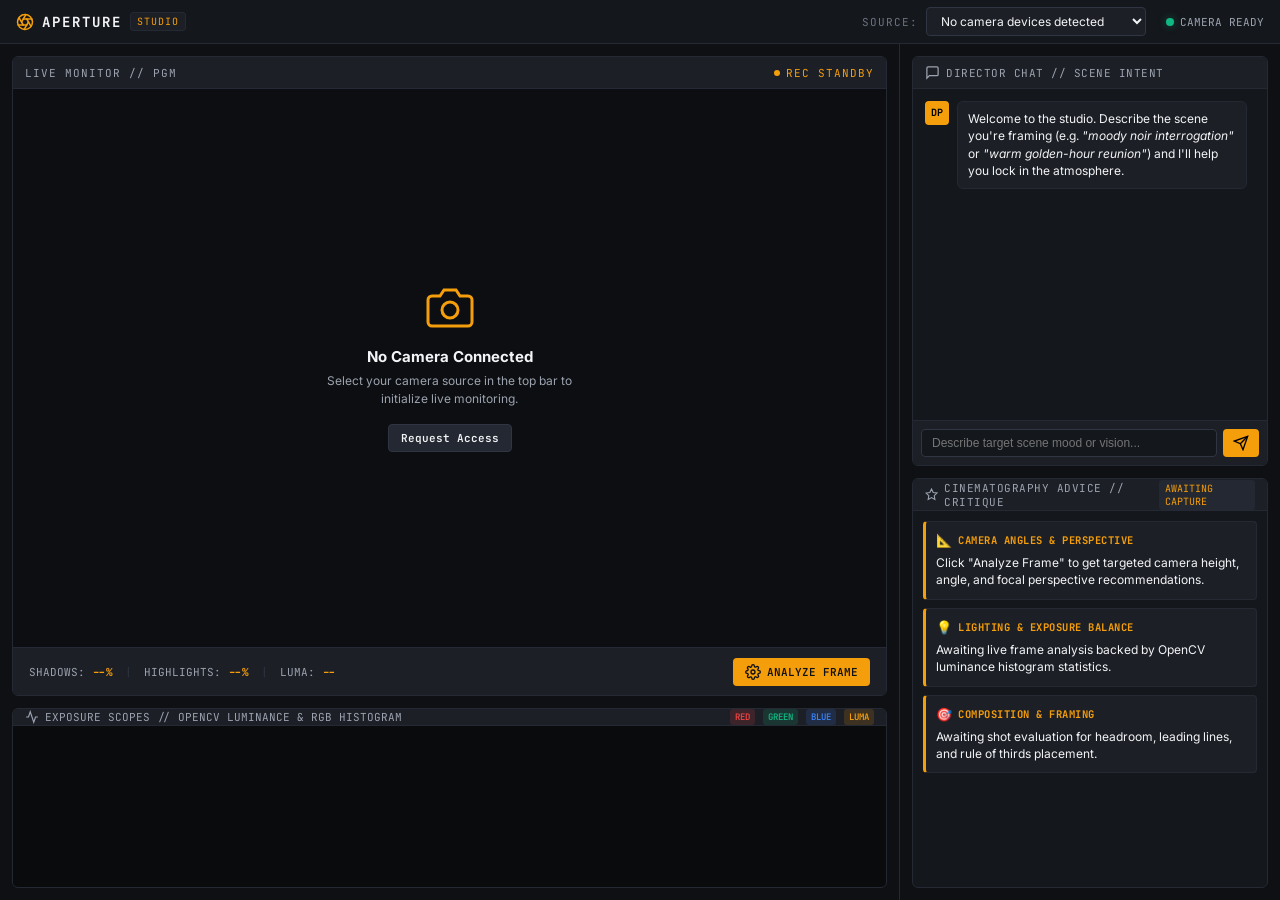
==== static/index.html @ 576ed31c "Build studio foundation, camera monitor, and co-op developer guide" ====
<!DOCTYPE html>
<html lang="en">
<head>
  <meta charset="UTF-8">
  <meta name="viewport" content="width=device-width, initial-scale=1.0">
  <title>Aperture — AI Cinematography Studio</title>
  <link rel="stylesheet" href="/static/css/style.css">
  <link rel="preconnect" href="https://fonts.googleapis.com">
  <link rel="preconnect" href="https://fonts.gstatic.com" crossorigin>
  <link href="https://fonts.googleapis.com/css2?family=Inter:wght@400;500;600;700&family=JetBrains+Mono:wght@400;500;700&display=swap" rel="stylesheet">
</head>
<body>
  <!-- Top Bar: Studio Header & Device Selection -->
  <header class="top-bar">
    <div class="brand">
      <div class="brand-icon">
        <svg viewBox="0 0 24 24" width="18" height="18" stroke="currentColor" stroke-width="2" fill="none" stroke-linecap="round" stroke-linejoin="round">
          <circle cx="12" cy="12" r="10"></circle>
          <line x1="14.31" y1="8" x2="20.05" y2="17.94"></line>
          <line x1="9.69" y1="8" x2="21.17" y2="8"></line>
          <line x1="7.38" y1="12" x2="13.12" y2="2.06"></line>
          <line x1="9.69" y1="16" x2="3.95" y2="6.06"></line>
          <line x1="14.31" y1="16" x2="2.83" y2="16"></line>
          <line x1="16.62" y1="12" x2="10.88" y2="21.94"></line>
        </svg>
      </div>
      <span class="brand-name">APERTURE</span>
      <span class="brand-badge">STUDIO</span>
    </div>

    <div class="top-controls">
      <div class="camera-picker">
        <label for="cameraSelect" class="picker-label">SOURCE:</label>
        <select id="cameraSelect" class="studio-select">
          <option value="">Searching for cameras...</option>
        </select>
      </div>

      <div class="status-indicator">
        <span class="status-dot active"></span>
        <span class="status-text" id="statusText">CAMERA READY</span>
      </div>
    </div>
  </header>

  <!-- Main Workstation Layout -->
  <main class="studio-workspace">
    <!-- Left / Center: Live Camera Stage & Scopes -->
    <section class="stage-section">
      <!-- Monitor Window -->
      <div class="monitor-container" id="monitorContainer">
        <div class="monitor-header">
          <span class="monitor-title">LIVE MONITOR // PGM</span>
          <div class="monitor-tally">
            <span class="tally-dot"></span>
            <span class="tally-text">REC STANDBY</span>
          </div>
        </div>

        <div class="viewport">
          <video id="monitor" autoplay playsinline muted></video>
          
          <!-- Empty / Placeholder State -->
          <div class="viewport-overlay" id="viewportPlaceholder">
            <div class="overlay-card">
              <svg viewBox="0 0 24 24" width="48" height="48" stroke="currentColor" stroke-width="1.5" fill="none">
                <path d="M23 19a2 2 0 0 1-2 2H3a2 2 0 0 1-2-2V8a2 2 0 0 1 2-2h4l2-3h6l2 3h4a2 2 0 0 1 2 2z"></path>
                <circle cx="12" cy="13" r="4"></circle>
              </svg>
              <h3>No Camera Connected</h3>
              <p>Select your camera source in the top bar to initialize live monitoring.</p>
              <button id="requestPermBtn" class="btn btn-secondary">Request Access</button>
            </div>
          </div>

          <!-- Permission Error Alert -->
          <div class="viewport-overlay error hidden" id="permissionAlert">
            <div class="overlay-card danger">
              <svg viewBox="0 0 24 24" width="44" height="44" stroke="#ef4444" stroke-width="1.5" fill="none">
                <circle cx="12" cy="12" r="10"></circle>
                <line x1="12" y1="8" x2="12" y2="12"></line>
                <line x1="12" y1="16" x2="12.01" y2="16"></line>
              </svg>
              <h3>Camera Access Denied</h3>
              <p>Please grant browser permissions to access your webcam or video capture device.</p>
              <button id="retryCameraBtn" class="btn btn-primary">Retry Access</button>
            </div>
          </div>
        </div>

        <!-- Monitor Action Bar -->
        <div class="monitor-footer">
          <div class="telemetry-bar">
            <span class="telemetry-item">SHADOWS: <strong id="telemetryShadows">--%</strong></span>
            <span class="telemetry-divider">|</span>
            <span class="telemetry-item">HIGHLIGHTS: <strong id="telemetryHighlights">--%</strong></span>
            <span class="telemetry-divider">|</span>
            <span class="telemetry-item">LUMA: <strong id="telemetryLuma">--</strong></span>
          </div>

          <button id="analyzeBtn" class="btn btn-amber">
            <svg viewBox="0 0 24 24" width="16" height="16" stroke="currentColor" stroke-width="2" fill="none">
              <circle cx="12" cy="12" r="3"></circle>
              <path d="M19.4 15a1.65 1.65 0 0 0 .33 1.82l.06.06a2 2 0 0 1 0 2.83 2 2 0 0 1-2.83 0l-.06-.06a1.65 1.65 0 0 0-1.82-.33 1.65 1.65 0 0 0-1 1.51V21a2 2 0 0 1-2 2 2 2 0 0 1-2-2v-.09A1.65 1.65 0 0 0 9 19.4a1.65 1.65 0 0 0-1.82.33l-.06.06a2 2 0 0 1-2.83 0 2 2 0 0 1 0-2.83l.06-.06a1.65 1.65 0 0 0 .33-1.82 1.65 1.65 0 0 0-1.51-1H3a2 2 0 0 1-2-2 2 2 0 0 1 2-2h.09A1.65 1.65 0 0 0 4.6 9a1.65 1.65 0 0 0-.33-1.82l-.06-.06a2 2 0 0 1 0-2.83 2 2 0 0 1 2.83 0l.06.06a1.65 1.65 0 0 0 1.82.33H9a1.65 1.65 0 0 0 1-1.51V3a2 2 0 0 1 2-2 2 2 0 0 1 2 2v.09a1.65 1.65 0 0 0 1 1.51 1.65 1.65 0 0 0 1.82-.33l.06-.06a2 2 0 0 1 2.83 0 2 2 0 0 1 0 2.83l-.06.06a1.65 1.65 0 0 0-.33 1.82V9a1.65 1.65 0 0 0 1.51 1H21a2 2 0 0 1 2 2 2 2 0 0 1-2 2h-.09a1.65 1.65 0 0 0-1.51 1z"></path>
            </svg>
            <span>ANALYZE FRAME</span>
          </button>
        </div>
      </div>

      <!-- Docked Scopes / Exposure Histogram (DaVinci Resolve Style) -->
      <div class="scope-dock">
        <div class="dock-header">
          <div class="dock-title">
            <svg viewBox="0 0 24 24" width="14" height="14" stroke="currentColor" stroke-width="2" fill="none">
              <polyline points="22 12 18 12 15 21 9 3 6 12 2 12"></polyline>
            </svg>
            <span>EXPOSURE SCOPES // OPENCV LUMINANCE & RGB HISTOGRAM</span>
          </div>
          <div class="scope-legend">
            <span class="legend-chip r">RED</span>
            <span class="legend-chip g">GREEN</span>
            <span class="legend-chip b">BLUE</span>
            <span class="legend-chip luma">LUMA</span>
          </div>
        </div>

        <div class="canvas-wrapper">
          <canvas id="scopeCanvas" width="640" height="160"></canvas>
        </div>
      </div>
    </section>

    <!-- Right Side: Director Dialogue & Advice Panel -->
    <aside class="sidebar-section">
      <!-- Panel 1: Director Chat -->
      <div class="studio-panel chat-panel">
        <div class="panel-header">
          <div class="panel-title">
            <svg viewBox="0 0 24 24" width="15" height="15" stroke="currentColor" stroke-width="2" fill="none">
              <path d="M21 15a2 2 0 0 1-2 2H7l-4 4V5a2 2 0 0 1 2-2h14a2 2 0 0 1 2 2z"></path>
            </svg>
            <span>DIRECTOR CHAT // SCENE INTENT</span>
          </div>
        </div>

        <div class="chat-log" id="chatLog">
          <div class="chat-msg model">
            <div class="msg-avatar">DP</div>
            <div class="msg-content">
              <p>Welcome to the studio. Describe the scene you're framing (e.g. <em>"moody noir interrogation"</em> or <em>"warm golden-hour reunion"</em>) and I'll help you lock in the atmosphere.</p>
            </div>
          </div>
        </div>

        <form class="chat-input-row" id="chatForm">
          <input type="text" id="chatInput" placeholder="Describe target scene mood or vision..." autocomplete="off">
          <button type="submit" class="btn btn-icon">
            <svg viewBox="0 0 24 24" width="16" height="16" stroke="currentColor" stroke-width="2" fill="none">
              <line x1="22" y1="2" x2="11" y2="13"></line>
              <polygon points="22 2 15 22 11 13 2 9 22 2"></polygon>
            </svg>
          </button>
        </form>
      </div>

      <!-- Panel 2: Structured Advice Panel -->
      <div class="studio-panel advice-panel">
        <div class="panel-header">
          <div class="panel-title">
            <svg viewBox="0 0 24 24" width="15" height="15" stroke="currentColor" stroke-width="2" fill="none">
              <polygon points="12 2 15.09 8.26 22 9.27 17 14.14 18.18 21.02 12 17.77 5.82 21.02 7 14.14 2 9.27 8.91 8.26 12 2"></polygon>
            </svg>
            <span>CINEMATOGRAPHY ADVICE // CRITIQUE</span>
          </div>
          <span class="badge" id="adviceStatus">AWAITING CAPTURE</span>
        </div>

        <div class="advice-content" id="adviceContent">
          <!-- Card: Angles -->
          <div class="critique-card">
            <div class="card-header">
              <span class="card-icon">📐</span>
              <h4>CAMERA ANGLES & PERSPECTIVE</h4>
            </div>
            <p id="anglesText">Click "Analyze Frame" to get targeted camera height, angle, and focal perspective recommendations.</p>
          </div>

          <!-- Card: Lighting -->
          <div class="critique-card">
            <div class="card-header">
              <span class="card-icon">💡</span>
              <h4>LIGHTING & EXPOSURE BALANCE</h4>
            </div>
            <p id="lightingText">Awaiting live frame analysis backed by OpenCV luminance histogram statistics.</p>
          </div>

          <!-- Card: Composition -->
          <div class="critique-card">
            <div class="card-header">
              <span class="card-icon">🎯</span>
              <h4>COMPOSITION & FRAMING</h4>
            </div>
            <p id="compositionText">Awaiting shot evaluation for headroom, leading lines, and rule of thirds placement.</p>
          </div>
        </div>
      </div>
    </aside>
  </main>

  <!-- Hidden offscreen canvas for frame capture -->
  <canvas id="captureCanvas" style="display:none;"></canvas>

  <!-- Modular Scripts -->
  <script src="/static/js/camera.js"></script>
  <script src="/static/js/scope.js"></script>
  <script src="/static/js/chat.js"></script>
  <script src="/static/js/analyzer.js"></script>
  <script src="/static/js/app.js"></script>
</body>
</html>
---- static/css/style.css ----
/* ==========================================================================
   Aperture — DaVinci Resolve Style Dark Studio Theme
   ========================================================================== */

:root {
  --bg-app: #0e1013;
  --bg-surface: #14171c;
  --bg-card: #1c1f26;
  --bg-elevated: #242832;
  
  --border-subtle: #242933;
  --border-muted: #2f3542;
  --border-active: #f59e0b;

  --accent-amber: #f59e0b;
  --accent-amber-hover: #d97706;
  --accent-amber-glow: rgba(245, 158, 11, 0.18);

  --text-primary: #f3f4f6;
  --text-secondary: #9ca3af;
  --text-muted: #6b7280;

  --channel-r: #ef4444;
  --channel-g: #10b981;
  --channel-b: #3b82f6;
  --channel-luma: #f59e0b;

  --font-sans: 'Inter', -apple-system, BlinkMacSystemFont, 'Segoe UI', Roboto, sans-serif;
  --font-mono: 'JetBrains Mono', 'Consolas', 'Courier New', monospace;
}

* {
  box-sizing: border-box;
  margin: 0;
  padding: 0;
}

html, body {
  width: 100%;
  height: 100%;
  overflow: hidden;
  background-color: var(--bg-app);
  color: var(--text-primary);
  font-family: var(--font-sans);
  font-size: 13px;
  -webkit-font-smoothing: antialiased;
}

/* ==========================================================================
   Top Bar
   ========================================================================== */
.top-bar {
  height: 44px;
  background-color: var(--bg-surface);
  border-bottom: 1px solid var(--border-subtle);
  display: flex;
  align-items: center;
  justify-content: space-between;
  padding: 0 16px;
  user-select: none;
}

.brand {
  display: flex;
  align-items: center;
  gap: 8px;
}

.brand-icon {
  color: var(--accent-amber);
  display: flex;
  align-items: center;
}

.brand-name {
  font-family: var(--font-mono);
  font-weight: 700;
  letter-spacing: 2px;
  font-size: 14px;
  color: var(--text-primary);
}

.brand-badge {
  background-color: var(--bg-card);
  border: 1px solid var(--border-subtle);
  color: var(--accent-amber);
  font-family: var(--font-mono);
  font-size: 10px;
  padding: 2px 6px;
  border-radius: 3px;
  letter-spacing: 1px;
}

.top-controls {
  display: flex;
  align-items: center;
  gap: 20px;
}

.camera-picker {
  display: flex;
  align-items: center;
  gap: 8px;
}

.picker-label {
  font-family: var(--font-mono);
  font-size: 11px;
  color: var(--text-muted);
  letter-spacing: 1px;
}

.studio-select {
  background-color: var(--bg-card);
  border: 1px solid var(--border-muted);
  color: var(--text-primary);
  padding: 5px 10px;
  border-radius: 4px;
  font-family: var(--font-sans);
  font-size: 12px;
  cursor: pointer;
  outline: none;
  min-width: 220px;
}

.studio-select:focus {
  border-color: var(--accent-amber);
}

.status-indicator {
  display: flex;
  align-items: center;
  gap: 6px;
  font-family: var(--font-mono);
  font-size: 11px;
  color: var(--text-secondary);
}

.status-dot {
  width: 8px;
  height: 8px;
  border-radius: 50%;
  background-color: #ef4444;
}

.status-dot.active {
  background-color: #10b981;
  box-shadow: 0 0 8px rgba(16, 185, 129, 0.4);
}

/* ==========================================================================
   Main Studio Workspace (Split View)
   ========================================================================== */
.studio-workspace {
  display: grid;
  grid-template-columns: 1fr 380px;
  height: calc(100vh - 44px);
  background-color: var(--bg-app);
}

/* ==========================================================================
   Stage Section (Left / Center)
   ========================================================================== */
.stage-section {
  display: flex;
  flex-direction: column;
  padding: 12px;
  gap: 12px;
  overflow: hidden;
  border-right: 1px solid var(--border-subtle);
}

.monitor-container {
  flex: 1;
  display: flex;
  flex-direction: column;
  background-color: var(--bg-surface);
  border: 1px solid var(--border-subtle);
  border-radius: 6px;
  overflow: hidden;
  position: relative;
}

.monitor-header {
  height: 32px;
  background-color: var(--bg-card);
  border-bottom: 1px solid var(--border-subtle);
  display: flex;
  align-items: center;
  justify-content: space-between;
  padding: 0 12px;
  font-family: var(--font-mono);
  font-size: 11px;
  letter-spacing: 1px;
  color: var(--text-secondary);
}

.monitor-tally {
  display: flex;
  align-items: center;
  gap: 6px;
  color: var(--accent-amber);
}

.tally-dot {
  width: 6px;
  height: 6px;
  border-radius: 50%;
  background-color: var(--accent-amber);
}

.viewport {
  flex: 1;
  background-color: #000;
  position: relative;
  display: flex;
  align-items: center;
  justify-content: center;
  overflow: hidden;
}

#monitor {
  width: 100%;
  height: 100%;
  object-fit: contain;
  background-color: #000;
}

.viewport-overlay {
  position: absolute;
  inset: 0;
  background-color: rgba(14, 16, 19, 0.9);
  display: flex;
  align-items: center;
  justify-content: center;
  z-index: 10;
}

.viewport-overlay.hidden {
  display: none;
}

.overlay-card {
  text-align: center;
  max-width: 340px;
  padding: 24px;
}

.overlay-card svg {
  margin-bottom: 12px;
  color: var(--accent-amber);
}

.overlay-card h3 {
  font-size: 15px;
  margin-bottom: 6px;
}

.overlay-card p {
  color: var(--text-secondary);
  font-size: 12px;
  line-height: 1.5;
  margin-bottom: 16px;
}

.monitor-footer {
  height: 48px;
  background-color: var(--bg-card);
  border-top: 1px solid var(--border-subtle);
  display: flex;
  align-items: center;
  justify-content: space-between;
  padding: 0 16px;
}

.telemetry-bar {
  display: flex;
  align-items: center;
  gap: 12px;
  font-family: var(--font-mono);
  font-size: 11px;
  color: var(--text-secondary);
}

.telemetry-item strong {
  color: var(--accent-amber);
}

.telemetry-divider {
  color: var(--border-muted);
}

/* ==========================================================================
   Docked Scopes (OpenCV Histogram)
   ========================================================================== */
.scope-dock {
  height: 180px;
  background-color: var(--bg-surface);
  border: 1px solid var(--border-subtle);
  border-radius: 6px;
  display: flex;
  flex-direction: column;
  overflow: hidden;
}

.dock-header {
  height: 30px;
  background-color: var(--bg-card);
  border-bottom: 1px solid var(--border-subtle);
  display: flex;
  align-items: center;
  justify-content: space-between;
  padding: 0 12px;
  font-family: var(--font-mono);
  font-size: 11px;
  color: var(--text-secondary);
}

.dock-title {
  display: flex;
  align-items: center;
  gap: 6px;
}

.scope-legend {
  display: flex;
  gap: 8px;
}

.legend-chip {
  font-size: 9px;
  padding: 2px 5px;
  border-radius: 3px;
  font-family: var(--font-mono);
  font-weight: 600;
}

.legend-chip.r { color: var(--channel-r); background: rgba(239, 68, 68, 0.15); }
.legend-chip.g { color: var(--channel-g); background: rgba(16, 185, 129, 0.15); }
.legend-chip.b { color: var(--channel-b); background: rgba(59, 130, 246, 0.15); }
.legend-chip.luma { color: var(--channel-luma); background: rgba(245, 158, 11, 0.15); }

.canvas-wrapper {
  flex: 1;
  background-color: #0a0b0d;
  padding: 8px 12px;
  display: flex;
  align-items: center;
  justify-content: center;
}

#scopeCanvas {
  width: 100%;
  height: 100%;
  display: block;
}

/* ==========================================================================
   Sidebar Panels (Right)
   ========================================================================== */
.sidebar-section {
  display: grid;
  grid-template-rows: 1fr 1fr;
  padding: 12px;
  gap: 12px;
  overflow: hidden;
  background-color: var(--bg-app);
}

.studio-panel {
  background-color: var(--bg-surface);
  border: 1px solid var(--border-subtle);
  border-radius: 6px;
  display: flex;
  flex-direction: column;
  overflow: hidden;
}

.panel-header {
  height: 32px;
  background-color: var(--bg-card);
  border-bottom: 1px solid var(--border-subtle);
  display: flex;
  align-items: center;
  justify-content: space-between;
  padding: 0 12px;
}

.panel-title {
  display: flex;
  align-items: center;
  gap: 6px;
  font-family: var(--font-mono);
  font-size: 11px;
  color: var(--text-secondary);
  letter-spacing: 0.5px;
}

.badge {
  font-family: var(--font-mono);
  font-size: 10px;
  padding: 2px 6px;
  border-radius: 3px;
  background-color: var(--bg-elevated);
  color: var(--accent-amber);
}

/* Chat Panel */
.chat-log {
  flex: 1;
  padding: 12px;
  overflow-y: auto;
  display: flex;
  flex-direction: column;
  gap: 10px;
}

.chat-msg {
  display: flex;
  gap: 8px;
  font-size: 12px;
  line-height: 1.45;
}

.msg-avatar {
  width: 24px;
  height: 24px;
  border-radius: 4px;
  background-color: var(--accent-amber);
  color: #000;
  font-family: var(--font-mono);
  font-weight: 700;
  font-size: 10px;
  display: flex;
  align-items: center;
  justify-content: center;
  flex-shrink: 0;
}

.chat-msg.user .msg-avatar {
  background-color: var(--bg-elevated);
  color: var(--text-primary);
}

.msg-content {
  background-color: var(--bg-card);
  border: 1px solid var(--border-subtle);
  padding: 8px 10px;
  border-radius: 6px;
  max-width: 88%;
}

.chat-msg.user .msg-content {
  border-color: var(--border-muted);
}

.chat-input-row {
  display: flex;
  padding: 8px;
  background-color: var(--bg-card);
  border-top: 1px solid var(--border-subtle);
  gap: 6px;
}

.chat-input-row input {
  flex: 1;
  background-color: var(--bg-surface);
  border: 1px solid var(--border-muted);
  border-radius: 4px;
  color: var(--text-primary);
  padding: 6px 10px;
  font-size: 12px;
  outline: none;
}

.chat-input-row input:focus {
  border-color: var(--accent-amber);
}

/* Advice Panel */
.advice-content {
  flex: 1;
  padding: 10px;
  overflow-y: auto;
  display: flex;
  flex-direction: column;
  gap: 8px;
}

.critique-card {
  background-color: var(--bg-card);
  border: 1px solid var(--border-subtle);
  border-left: 3px solid var(--accent-amber);
  border-radius: 4px;
  padding: 10px;
}

.critique-card .card-header {
  display: flex;
  align-items: center;
  gap: 6px;
  margin-bottom: 6px;
}

.critique-card h4 {
  font-family: var(--font-mono);
  font-size: 10.5px;
  letter-spacing: 0.5px;
  color: var(--accent-amber);
  margin: 0;
}

.critique-card p {
  color: var(--text-primary);
  font-size: 12px;
  line-height: 1.45;
}

/* ==========================================================================
   Buttons & Utilities
   ========================================================================== */
.btn {
  display: inline-flex;
  align-items: center;
  justify-content: center;
  gap: 6px;
  padding: 6px 12px;
  border-radius: 4px;
  font-family: var(--font-mono);
  font-size: 11px;
  font-weight: 600;
  cursor: pointer;
  border: none;
  transition: all 0.15s ease;
}

.btn-amber {
  background-color: var(--accent-amber);
  color: #0e1013;
}

.btn-amber:hover {
  background-color: var(--accent-amber-hover);
  box-shadow: 0 0 10px var(--accent-amber-glow);
}

.btn-amber.loading {
  opacity: 0.7;
  cursor: not-allowed;
}

.btn-secondary {
  background-color: var(--bg-elevated);
  color: var(--text-primary);
  border: 1px solid var(--border-muted);
}

.btn-secondary:hover {
  background-color: var(--border-muted);
}

.btn-icon {
  background-color: var(--accent-amber);
  color: #000;
  padding: 6px 10px;
}

.btn-icon:hover {
  background-color: var(--accent-amber-hover);
}
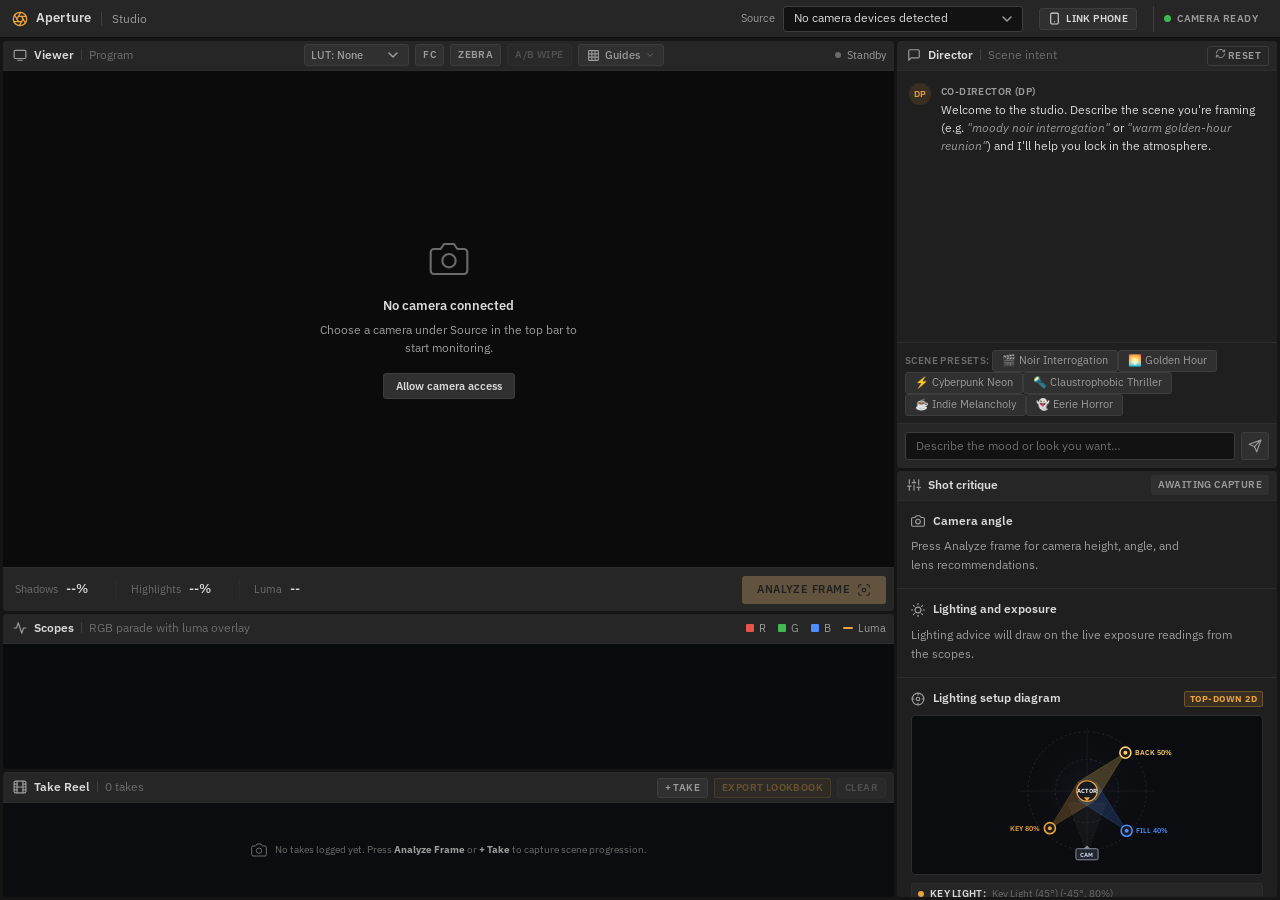
==== commit ac510607: "final" ====
--- a/static/index.html
+++ b/static/index.html
@@ -4,17 +4,21 @@
   <meta charset="UTF-8">
   <meta name="viewport" content="width=device-width, initial-scale=1.0">
   <title>Aperture — AI Cinematography Studio</title>
-  <link rel="stylesheet" href="/static/css/style.css">
+  <meta name="description" content="Aperture is a live cinematography workstation: real-time exposure scopes plus AI advice on camera angle, lighting, and composition.">
+  <meta name="color-scheme" content="dark">
+  <link rel="icon" type="image/svg+xml" href="data:image/svg+xml,%3Csvg xmlns='http://www.w3.org/2000/svg' viewBox='0 0 24 24' fill='none' stroke='%23e8a33d' stroke-width='2'%3E%3Ccircle cx='12' cy='12' r='10'/%3E%3Cline x1='14.31' y1='8' x2='20.05' y2='17.94'/%3E%3Cline x1='9.69' y1='8' x2='21.17' y2='8'/%3E%3Cline x1='7.38' y1='12' x2='13.12' y2='2.06'/%3E%3Cline x1='9.69' y1='16' x2='3.95' y2='6.06'/%3E%3Cline x1='14.31' y1='16' x2='2.83' y2='16'/%3E%3Cline x1='16.62' y1='12' x2='10.88' y2='21.94'/%3E%3C/svg%3E">
   <link rel="preconnect" href="https://fonts.googleapis.com">
   <link rel="preconnect" href="https://fonts.gstatic.com" crossorigin>
-  <link href="https://fonts.googleapis.com/css2?family=Inter:wght@400;500;600;700&family=JetBrains+Mono:wght@400;500;700&display=swap" rel="stylesheet">
+  <!-- IBM Plex Sans = UI chrome. JetBrains Mono is kept because scope.js draws canvas labels with it. -->
+  <link href="https://fonts.googleapis.com/css2?family=IBM+Plex+Sans:wght@400;500;600&family=JetBrains+Mono:wght@400&display=swap" rel="stylesheet">
+  <link rel="stylesheet" href="/static/css/style.css">
 </head>
 <body>
-  <!-- Top Bar: Studio Header & Device Selection -->
+  <!-- Menubar: brand, page, camera source, connection status -->
   <header class="top-bar">
     <div class="brand">
-      <div class="brand-icon">
-        <svg viewBox="0 0 24 24" width="18" height="18" stroke="currentColor" stroke-width="2" fill="none" stroke-linecap="round" stroke-linejoin="round">
+      <div class="brand-icon" aria-hidden="true">
+        <svg viewBox="0 0 24 24" width="16" height="16" stroke="currentColor" stroke-width="2" fill="none" stroke-linecap="round" stroke-linejoin="round">
           <circle cx="12" cy="12" r="10"></circle>
           <line x1="14.31" y1="8" x2="20.05" y2="17.94"></line>
           <line x1="9.69" y1="8" x2="21.17" y2="8"></line>
@@ -24,139 +28,309 @@
           <line x1="16.62" y1="12" x2="10.88" y2="21.94"></line>
         </svg>
       </div>
-      <span class="brand-name">APERTURE</span>
-      <span class="brand-badge">STUDIO</span>
+      <h1 class="brand-name">Aperture</h1>
+      <span class="brand-badge">Studio</span>
     </div>
 
     <div class="top-controls">
       <div class="camera-picker">
-        <label for="cameraSelect" class="picker-label">SOURCE:</label>
-        <select id="cameraSelect" class="studio-select">
+        <label for="cameraSelect" class="picker-label">Source</label>
+        <select id="cameraSelect" class="studio-select" aria-label="Select camera source">
           <option value="">Searching for cameras...</option>
         </select>
       </div>
 
-      <div class="status-indicator">
+      <button type="button" id="mobileLinkBtn" class="btn btn-secondary btn-mobile-link" title="Connect smartphone as wireless camera (Key: M)" aria-label="Wireless Mobile Camera Link">
+        <svg viewBox="0 0 24 24" width="13" height="13" stroke="currentColor" stroke-width="2" fill="none" stroke-linecap="round" stroke-linejoin="round" aria-hidden="true">
+          <rect x="5" y="2" width="14" height="20" rx="2" ry="2"></rect>
+          <line x1="12" y1="18" x2="12.01" y2="18"></line>
+        </svg>
+        <span>LINK PHONE</span>
+      </button>
+
+      <div class="status-indicator" role="status">
         <span class="status-dot active"></span>
         <span class="status-text" id="statusText">CAMERA READY</span>
       </div>
     </div>
   </header>
 
-  <!-- Main Workstation Layout -->
+  <!-- Workspace: tiled panels -->
   <main class="studio-workspace">
-    <!-- Left / Center: Live Camera Stage & Scopes -->
-    <section class="stage-section">
-      <!-- Monitor Window -->
+    <!-- Left: Viewer + Scopes -->
+    <section class="stage-section" aria-label="Viewer and scopes">
+      <!-- Viewer -->
       <div class="monitor-container" id="monitorContainer">
         <div class="monitor-header">
-          <span class="monitor-title">LIVE MONITOR // PGM</span>
+          <div class="panel-title">
+            <svg viewBox="0 0 24 24" width="14" height="14" stroke="currentColor" stroke-width="2" fill="none" stroke-linecap="round" stroke-linejoin="round" aria-hidden="true">
+              <rect x="2" y="4" width="20" height="14" rx="2"></rect>
+              <line x1="8" y1="21" x2="16" y2="21"></line>
+            </svg>
+            <span class="monitor-title">Viewer</span>
+            <span class="panel-subtitle">Program</span>
+          </div>
+
+          <!-- Viewer Overlays, LUTs, Monitoring & Framing Guides -->
+          <div class="monitor-header-actions">
+            <!-- Film Look LUT Selector -->
+            <div class="lut-control-wrapper">
+              <select id="lutSelect" class="studio-select btn-lut-select" aria-label="Select Film Look LUT" title="Apply Film Look LUT (Key: L)">
+                <option value="passthrough">LUT: None</option>
+                <option value="kodak2383">Kodak 2383</option>
+                <option value="tealorange">Teal &amp; Orange</option>
+                <option value="noir">Noir B&amp;W</option>
+                <option value="bleach">Bleach Bypass</option>
+                <option value="golden">Golden Warmth</option>
+              </select>
+            </div>
+
+            <!-- False Color Exposure Button -->
+            <button type="button" id="falseColorBtn" class="btn-tool-toggle" title="Toggle False Color exposure heatmap (F)" aria-label="Toggle False Color" aria-pressed="false">
+              <span>FC</span>
+            </button>
+
+            <!-- Zebra Stripe Button -->
+            <button type="button" id="zebraBtn" class="btn-tool-toggle" title="Toggle Zebra stripes on clipped highlights (Z)" aria-label="Toggle Zebra stripes" aria-pressed="false">
+              <span>ZEBRA</span>
+            </button>
+
+            <!-- A/B Wipe Comparison Button -->
+            <button type="button" id="abCompareBtn" class="btn-tool-toggle disabled" title="Compare previous analyzed frame vs live adjustments (W)" aria-label="Toggle A/B Wipe comparison" aria-pressed="false" disabled>
+              <span>A/B WIPE</span>
+            </button>
+
+            <div class="guides-control-wrapper" id="guidesControl">
+              <button type="button" id="guidesMenuBtn" class="btn-guide-toggle" title="Viewer overlays & framing guides (G)" aria-haspopup="true" aria-expanded="false">
+                <svg viewBox="0 0 24 24" width="13" height="13" stroke="currentColor" stroke-width="2" fill="none" stroke-linecap="round" stroke-linejoin="round" aria-hidden="true">
+                  <rect x="3" y="3" width="18" height="18" rx="1"></rect>
+                  <line x1="9" y1="3" x2="9" y2="21"></line>
+                  <line x1="15" y1="3" x2="15" y2="21"></line>
+                  <line x1="3" y1="9" x2="21" y2="9"></line>
+                  <line x1="3" y1="15" x2="21" y2="15"></line>
+                </svg>
+                <span>Guides</span>
+                <span class="guides-badge hidden" id="guidesBadge">0</span>
+                <svg viewBox="0 0 24 24" width="10" height="10" stroke="currentColor" stroke-width="2" fill="none" class="chevron-icon" aria-hidden="true">
+                  <polyline points="6 9 12 15 18 9"></polyline>
+                </svg>
+              </button>
+
+              <!-- Guides Popover Menu -->
+              <div class="guides-dropdown-menu hidden" id="guidesMenu" role="menu">
+                <div class="guides-menu-header">
+                  <span>FRAMING GUIDES</span>
+                  <span class="shortcut-hint">Key: G</span>
+                </div>
+                <div class="guides-menu-list">
+                  <label class="guide-toggle-option" for="guideThirds">
+                    <input type="checkbox" id="guideThirds" value="thirds">
+                    <span class="guide-custom-box"></span>
+                    <span class="guide-opt-name">Rule of Thirds</span>
+                    <span class="guide-opt-tag">3×3</span>
+                  </label>
+                  <label class="guide-toggle-option" for="guideCenter">
+                    <input type="checkbox" id="guideCenter" value="center">
+                    <span class="guide-custom-box"></span>
+                    <span class="guide-opt-name">Center Crosshair</span>
+                    <span class="guide-opt-tag">+</span>
+                  </label>
+                  <label class="guide-toggle-option" for="guideGolden">
+                    <input type="checkbox" id="guideGolden" value="golden">
+                    <span class="guide-custom-box"></span>
+                    <span class="guide-opt-name">Golden Ratio</span>
+                    <span class="guide-opt-tag">Phi</span>
+                  </label>
+                  <label class="guide-toggle-option" for="guideSafeAreas">
+                    <input type="checkbox" id="guideSafeAreas" value="safe">
+                    <span class="guide-custom-box"></span>
+                    <span class="guide-opt-name">Safe Areas</span>
+                    <span class="guide-opt-tag">90/80</span>
+                  </label>
+                  <label class="guide-toggle-option" for="guideCinemaScope">
+                    <input type="checkbox" id="guideCinemaScope" value="scope">
+                    <span class="guide-custom-box"></span>
+                    <span class="guide-opt-name">Cinema Scope</span>
+                    <span class="guide-opt-tag">2.39:1</span>
+                  </label>
+                </div>
+                <div class="guides-menu-footer">
+                  <button type="button" class="btn-guide-action" id="guideClearBtn" aria-label="Clear all framing guides">Clear All</button>
+                  <button type="button" class="btn-guide-action" id="guideDefaultBtn" aria-label="Enable rule of thirds guide only">Thirds Only</button>
+                </div>
+              </div>
+            </div>
+          </div>
+
           <div class="monitor-tally">
             <span class="tally-dot"></span>
-            <span class="tally-text">REC STANDBY</span>
+            <span class="tally-text">Standby</span>
           </div>
         </div>
 
         <div class="viewport">
           <video id="monitor" autoplay playsinline muted></video>
-          
-          <!-- Empty / Placeholder State -->
+
+          <!-- WebGL Shader Canvas for LUTs, False Color, Zebras & A/B Wipe -->
+          <canvas id="glMonitor" class="gl-viewport-canvas" aria-hidden="true"></canvas>
+
+          <!-- A/B Split Wipe Divider & HUD Telemetry Badges -->
+          <div id="abWipeContainer" class="ab-wipe-container hidden" aria-hidden="true">
+            <div id="abWipeLine" class="ab-wipe-line">
+              <div class="ab-wipe-handle" title="Drag to wipe comparison">
+                <svg viewBox="0 0 24 24" width="12" height="12" stroke="currentColor" stroke-width="2.5" fill="none"><polyline points="15 18 9 12 15 6"></polyline><polyline points="9 18 15 12 9 6" transform="rotate(180 12 12)"></polyline></svg>
+              </div>
+            </div>
+            <div class="ab-label-pill label-a">TAKE A <span id="abMetricA" class="ab-metric">REF</span></div>
+            <div class="ab-label-pill label-b">LIVE <span id="abMetricB" class="ab-metric">ADJUSTED</span></div>
+          </div>
+
+          <!-- Framing Guide Overlay Layer (positioned directly over video frame) -->
+          <div class="guides-overlay-layer" id="guidesOverlayLayer" aria-hidden="true">
+            <svg id="guidesSvg" class="guides-svg" xmlns="http://www.w3.org/2000/svg">
+              <!-- Rendered dynamically by GuidesManager -->
+            </svg>
+          </div>
+
+          <!-- Empty / placeholder state -->
           <div class="viewport-overlay" id="viewportPlaceholder">
             <div class="overlay-card">
-              <svg viewBox="0 0 24 24" width="48" height="48" stroke="currentColor" stroke-width="1.5" fill="none">
+              <svg viewBox="0 0 24 24" width="40" height="40" stroke="currentColor" stroke-width="1.25" fill="none" stroke-linecap="round" stroke-linejoin="round" aria-hidden="true">
                 <path d="M23 19a2 2 0 0 1-2 2H3a2 2 0 0 1-2-2V8a2 2 0 0 1 2-2h4l2-3h6l2 3h4a2 2 0 0 1 2 2z"></path>
                 <circle cx="12" cy="13" r="4"></circle>
               </svg>
-              <h3>No Camera Connected</h3>
-              <p>Select your camera source in the top bar to initialize live monitoring.</p>
-              <button id="requestPermBtn" class="btn btn-secondary">Request Access</button>
-            </div>
-          </div>
-
-          <!-- Permission Error Alert -->
+              <h2>No camera connected</h2>
+              <p>Choose a camera under Source in the top bar to start monitoring.</p>
+              <button id="requestPermBtn" class="btn btn-secondary" aria-label="Allow camera access">Allow camera access</button>
+            </div>
+          </div>
+
+          <!-- Permission error -->
           <div class="viewport-overlay error hidden" id="permissionAlert">
             <div class="overlay-card danger">
-              <svg viewBox="0 0 24 24" width="44" height="44" stroke="#ef4444" stroke-width="1.5" fill="none">
+              <svg viewBox="0 0 24 24" width="40" height="40" stroke="currentColor" stroke-width="1.25" fill="none" stroke-linecap="round" stroke-linejoin="round" aria-hidden="true">
                 <circle cx="12" cy="12" r="10"></circle>
                 <line x1="12" y1="8" x2="12" y2="12"></line>
                 <line x1="12" y1="16" x2="12.01" y2="16"></line>
               </svg>
-              <h3>Camera Access Denied</h3>
-              <p>Please grant browser permissions to access your webcam or video capture device.</p>
-              <button id="retryCameraBtn" class="btn btn-primary">Retry Access</button>
-            </div>
-          </div>
-        </div>
-
-        <!-- Monitor Action Bar -->
+              <h2>Camera access blocked</h2>
+              <p>Allow camera access for this site in your browser settings, then try again.</p>
+              <button id="retryCameraBtn" class="btn btn-primary btn-amber" aria-label="Retry camera connection">Try again</button>
+            </div>
+          </div>
+        </div>
+
+        <!-- Transport bar: exposure readouts + primary action -->
         <div class="monitor-footer">
-          <div class="telemetry-bar">
-            <span class="telemetry-item">SHADOWS: <strong id="telemetryShadows">--%</strong></span>
-            <span class="telemetry-divider">|</span>
-            <span class="telemetry-item">HIGHLIGHTS: <strong id="telemetryHighlights">--%</strong></span>
-            <span class="telemetry-divider">|</span>
-            <span class="telemetry-item">LUMA: <strong id="telemetryLuma">--</strong></span>
-          </div>
-
-          <button id="analyzeBtn" class="btn btn-amber">
-            <svg viewBox="0 0 24 24" width="16" height="16" stroke="currentColor" stroke-width="2" fill="none">
+          <div class="telemetry-bar" aria-label="Exposure readouts">
+            <span class="telemetry-item"><span class="telemetry-label">Shadows</span><strong id="telemetryShadows">--%</strong></span>
+            <span class="telemetry-item"><span class="telemetry-label">Highlights</span><strong id="telemetryHighlights">--%</strong></span>
+            <span class="telemetry-item"><span class="telemetry-label">Luma</span><strong id="telemetryLuma">--</strong></span>
+          </div>
+
+          <!-- NOTE: analyzer.js rewrites the first <span> inside this button. Keep it first. -->
+          <button id="analyzeBtn" class="btn btn-amber" disabled title="Connect or select a live camera under Source to enable analysis" aria-label="Analyze current live frame (Alt+A)">
+            <span>ANALYZE FRAME</span>
+            <svg viewBox="0 0 24 24" width="14" height="14" stroke="currentColor" stroke-width="2" fill="none" stroke-linecap="round" stroke-linejoin="round" aria-hidden="true">
+              <path d="M3 7V5a2 2 0 0 1 2-2h2"></path>
+              <path d="M17 3h2a2 2 0 0 1 2 2v2"></path>
+              <path d="M21 17v2a2 2 0 0 1-2 2h-2"></path>
+              <path d="M7 21H5a2 2 0 0 1-2-2v-2"></path>
               <circle cx="12" cy="12" r="3"></circle>
-              <path d="M19.4 15a1.65 1.65 0 0 0 .33 1.82l.06.06a2 2 0 0 1 0 2.83 2 2 0 0 1-2.83 0l-.06-.06a1.65 1.65 0 0 0-1.82-.33 1.65 1.65 0 0 0-1 1.51V21a2 2 0 0 1-2 2 2 2 0 0 1-2-2v-.09A1.65 1.65 0 0 0 9 19.4a1.65 1.65 0 0 0-1.82.33l-.06.06a2 2 0 0 1-2.83 0 2 2 0 0 1 0-2.83l.06-.06a1.65 1.65 0 0 0 .33-1.82 1.65 1.65 0 0 0-1.51-1H3a2 2 0 0 1-2-2 2 2 0 0 1 2-2h.09A1.65 1.65 0 0 0 4.6 9a1.65 1.65 0 0 0-.33-1.82l-.06-.06a2 2 0 0 1 0-2.83 2 2 0 0 1 2.83 0l.06.06a1.65 1.65 0 0 0 1.82.33H9a1.65 1.65 0 0 0 1-1.51V3a2 2 0 0 1 2-2 2 2 0 0 1 2 2v.09a1.65 1.65 0 0 0 1 1.51 1.65 1.65 0 0 0 1.82-.33l.06-.06a2 2 0 0 1 2.83 0 2 2 0 0 1 0 2.83l-.06.06a1.65 1.65 0 0 0-.33 1.82V9a1.65 1.65 0 0 0 1.51 1H21a2 2 0 0 1 2 2 2 2 0 0 1-2 2h-.09a1.65 1.65 0 0 0-1.51 1z"></path>
-            </svg>
-            <span>ANALYZE FRAME</span>
+            </svg>
           </button>
         </div>
       </div>
 
-      <!-- Docked Scopes / Exposure Histogram (DaVinci Resolve Style) -->
+      <!-- Scopes -->
       <div class="scope-dock">
         <div class="dock-header">
-          <div class="dock-title">
-            <svg viewBox="0 0 24 24" width="14" height="14" stroke="currentColor" stroke-width="2" fill="none">
+          <div class="panel-title dock-title">
+            <svg viewBox="0 0 24 24" width="14" height="14" stroke="currentColor" stroke-width="2" fill="none" stroke-linecap="round" stroke-linejoin="round" aria-hidden="true">
               <polyline points="22 12 18 12 15 21 9 3 6 12 2 12"></polyline>
             </svg>
-            <span>EXPOSURE SCOPES // OPENCV LUMINANCE & RGB HISTOGRAM</span>
-          </div>
-          <div class="scope-legend">
-            <span class="legend-chip r">RED</span>
-            <span class="legend-chip g">GREEN</span>
-            <span class="legend-chip b">BLUE</span>
-            <span class="legend-chip luma">LUMA</span>
+            <span>Scopes</span>
+            <span class="panel-subtitle">RGB parade with luma overlay</span>
+          </div>
+          <div class="scope-legend" aria-label="Scope legend">
+            <span class="legend-chip r">R</span>
+            <span class="legend-chip g">G</span>
+            <span class="legend-chip b">B</span>
+            <span class="legend-chip luma">Luma</span>
           </div>
         </div>
 
         <div class="canvas-wrapper">
-          <canvas id="scopeCanvas" width="640" height="160"></canvas>
+          <canvas id="scopeCanvas" width="640" height="160" aria-label="RGB histogram parade"></canvas>
+        </div>
+      </div>
+
+      <!-- Take Reel & Lookbook Filmstrip Dock -->
+      <div class="take-reel-dock" id="takeReelDock" aria-label="Take Reel filmstrip">
+        <div class="dock-header">
+          <div class="panel-title dock-title">
+            <svg viewBox="0 0 24 24" width="14" height="14" stroke="currentColor" stroke-width="2" fill="none" stroke-linecap="round" stroke-linejoin="round" aria-hidden="true">
+              <rect x="2" y="2" width="20" height="20" rx="2.18" ry="2.18"></rect>
+              <line x1="7" y1="2" x2="7" y2="22"></line>
+              <line x1="17" y1="2" x2="17" y2="22"></line>
+              <line x1="2" y1="12" x2="22" y2="12"></line>
+              <line x1="2" y1="7" x2="7" y2="7"></line>
+              <line x1="2" y1="17" x2="7" y2="17"></line>
+              <line x1="17" y1="17" x2="22" y2="17"></line>
+              <line x1="17" y1="7" x2="22" y2="7"></line>
+            </svg>
+            <span>Take Reel</span>
+            <span class="panel-subtitle" id="takeReelSubtitle">0 takes</span>
+          </div>
+          <div class="take-reel-actions">
+            <button type="button" id="logTakeBtn" class="btn-reel-action" title="Manually record current frame as a Take">+ TAKE</button>
+            <button type="button" id="exportLookbookBtn" class="btn-reel-action btn-reel-export" title="Export printable HTML/PDF Lookbook">EXPORT LOOKBOOK</button>
+            <button type="button" id="clearReelBtn" class="btn-reel-action" title="Clear recorded takes">CLEAR</button>
+          </div>
+        </div>
+
+        <div class="take-reel-strip" id="takeReelStrip">
+          <div class="take-reel-empty" id="takeReelEmpty">
+            <svg viewBox="0 0 24 24" width="16" height="16" stroke="currentColor" stroke-width="1.5" fill="none" aria-hidden="true">
+              <path d="M23 19a2 2 0 0 1-2 2H3a2 2 0 0 1-2-2V8a2 2 0 0 1 2-2h4l2-3h6l2 3h4a2 2 0 0 1 2 2z"></path>
+              <circle cx="12" cy="13" r="4"></circle>
+            </svg>
+            <span>No takes logged yet. Press <strong>Analyze Frame</strong> or <strong>+ Take</strong> to capture scene progression.</span>
+          </div>
         </div>
       </div>
     </section>
 
-    <!-- Right Side: Director Dialogue & Advice Panel -->
-    <aside class="sidebar-section">
-      <!-- Panel 1: Director Chat -->
+    <!-- Right: Director + Shot critique -->
+    <aside class="sidebar-section" aria-label="Director and critique">
+      <!-- Director chat (chat.js appends a reset button to .panel-header and inserts presets before #chatForm) -->
       <div class="studio-panel chat-panel">
         <div class="panel-header">
           <div class="panel-title">
-            <svg viewBox="0 0 24 24" width="15" height="15" stroke="currentColor" stroke-width="2" fill="none">
+            <svg viewBox="0 0 24 24" width="14" height="14" stroke="currentColor" stroke-width="2" fill="none" stroke-linecap="round" stroke-linejoin="round" aria-hidden="true">
               <path d="M21 15a2 2 0 0 1-2 2H7l-4 4V5a2 2 0 0 1 2-2h14a2 2 0 0 1 2 2z"></path>
             </svg>
-            <span>DIRECTOR CHAT // SCENE INTENT</span>
-          </div>
-        </div>
-
-        <div class="chat-log" id="chatLog">
+            <span>Director</span>
+            <span class="panel-subtitle">Scene intent</span>
+          </div>
+        </div>
+
+        <div class="chat-log" id="chatLog" aria-live="polite">
           <div class="chat-msg model">
             <div class="msg-avatar">DP</div>
             <div class="msg-content">
+              <div class="msg-meta">
+                <span class="msg-sender">CO-DIRECTOR (DP)</span>
+              </div>
               <p>Welcome to the studio. Describe the scene you're framing (e.g. <em>"moody noir interrogation"</em> or <em>"warm golden-hour reunion"</em>) and I'll help you lock in the atmosphere.</p>
             </div>
           </div>
         </div>
 
         <form class="chat-input-row" id="chatForm">
-          <input type="text" id="chatInput" placeholder="Describe target scene mood or vision..." autocomplete="off">
-          <button type="submit" class="btn btn-icon">
-            <svg viewBox="0 0 24 24" width="16" height="16" stroke="currentColor" stroke-width="2" fill="none">
+          <input type="text" id="chatInput" placeholder="Describe the mood or look you want…" autocomplete="off" aria-label="Message the director">
+          <button type="submit" class="btn btn-icon" aria-label="Send message">
+            <svg viewBox="0 0 24 24" width="14" height="14" stroke="currentColor" stroke-width="2" fill="none" stroke-linecap="round" stroke-linejoin="round" aria-hidden="true">
               <line x1="22" y1="2" x2="11" y2="13"></line>
               <polygon points="22 2 15 22 11 13 2 9 22 2"></polygon>
             </svg>
@@ -164,57 +338,240 @@
         </form>
       </div>
 
-      <!-- Panel 2: Structured Advice Panel -->
+      <!-- Shot critique (inspector) -->
       <div class="studio-panel advice-panel">
         <div class="panel-header">
           <div class="panel-title">
-            <svg viewBox="0 0 24 24" width="15" height="15" stroke="currentColor" stroke-width="2" fill="none">
-              <polygon points="12 2 15.09 8.26 22 9.27 17 14.14 18.18 21.02 12 17.77 5.82 21.02 7 14.14 2 9.27 8.91 8.26 12 2"></polygon>
-            </svg>
-            <span>CINEMATOGRAPHY ADVICE // CRITIQUE</span>
-          </div>
-          <span class="badge" id="adviceStatus">AWAITING CAPTURE</span>
-        </div>
-
-        <div class="advice-content" id="adviceContent">
-          <!-- Card: Angles -->
-          <div class="critique-card">
+            <svg viewBox="0 0 24 24" width="14" height="14" stroke="currentColor" stroke-width="2" fill="none" stroke-linecap="round" stroke-linejoin="round" aria-hidden="true">
+              <line x1="4" y1="21" x2="4" y2="14"></line>
+              <line x1="4" y1="10" x2="4" y2="3"></line>
+              <line x1="12" y1="21" x2="12" y2="12"></line>
+              <line x1="12" y1="8" x2="12" y2="3"></line>
+              <line x1="20" y1="21" x2="20" y2="16"></line>
+              <line x1="20" y1="12" x2="20" y2="3"></line>
+              <line x1="1" y1="14" x2="7" y2="14"></line>
+              <line x1="9" y1="8" x2="15" y2="8"></line>
+              <line x1="17" y1="16" x2="23" y2="16"></line>
+            </svg>
+            <span>Shot critique</span>
+          </div>
+          <span class="badge" id="adviceStatus" role="status">AWAITING CAPTURE</span>
+        </div>
+
+        <div class="advice-content" id="adviceContent" aria-live="polite">
+          <section class="critique-card">
             <div class="card-header">
-              <span class="card-icon">📐</span>
-              <h4>CAMERA ANGLES & PERSPECTIVE</h4>
-            </div>
-            <p id="anglesText">Click "Analyze Frame" to get targeted camera height, angle, and focal perspective recommendations.</p>
-          </div>
-
-          <!-- Card: Lighting -->
-          <div class="critique-card">
+              <span class="card-icon" aria-hidden="true">
+                <svg viewBox="0 0 24 24" width="14" height="14" stroke="currentColor" stroke-width="2" fill="none" stroke-linecap="round" stroke-linejoin="round">
+                  <path d="M23 19a2 2 0 0 1-2 2H3a2 2 0 0 1-2-2V8a2 2 0 0 1 2-2h4l2-3h6l2 3h4a2 2 0 0 1 2 2z"></path>
+                  <circle cx="12" cy="13" r="4"></circle>
+                </svg>
+              </span>
+              <h3>Camera angle</h3>
+            </div>
+            <div class="critique-body" id="anglesText">Press Analyze frame for camera height, angle, and lens recommendations.</div>
+          </section>
+
+          <section class="critique-card">
             <div class="card-header">
-              <span class="card-icon">💡</span>
-              <h4>LIGHTING & EXPOSURE BALANCE</h4>
-            </div>
-            <p id="lightingText">Awaiting live frame analysis backed by OpenCV luminance histogram statistics.</p>
-          </div>
-
-          <!-- Card: Composition -->
-          <div class="critique-card">
+              <span class="card-icon" aria-hidden="true">
+                <svg viewBox="0 0 24 24" width="14" height="14" stroke="currentColor" stroke-width="2" fill="none" stroke-linecap="round" stroke-linejoin="round">
+                  <circle cx="12" cy="12" r="5"></circle>
+                  <line x1="12" y1="1" x2="12" y2="3"></line>
+                  <line x1="12" y1="21" x2="12" y2="23"></line>
+                  <line x1="4.22" y1="4.22" x2="5.64" y2="5.64"></line>
+                  <line x1="18.36" y1="18.36" x2="19.78" y2="19.78"></line>
+                  <line x1="1" y1="12" x2="3" y2="12"></line>
+                  <line x1="21" y1="12" x2="23" y2="12"></line>
+                  <line x1="4.22" y1="19.78" x2="5.64" y2="18.36"></line>
+                  <line x1="18.36" y1="5.64" x2="19.78" y2="4.22"></line>
+                </svg>
+              </span>
+              <h3>Lighting and exposure</h3>
+            </div>
+            <div class="critique-body" id="lightingText">Lighting advice will draw on the live exposure readings from the scopes.</div>
+          </section>
+
+          <!-- 2D Top-Down Lighting Setup Diagram -->
+          <section class="critique-card lighting-diagram-card" id="lightingDiagramCard">
             <div class="card-header">
-              <span class="card-icon">🎯</span>
-              <h4>COMPOSITION & FRAMING</h4>
-            </div>
-            <p id="compositionText">Awaiting shot evaluation for headroom, leading lines, and rule of thirds placement.</p>
-          </div>
+              <span class="card-icon" aria-hidden="true">
+                <svg viewBox="0 0 24 24" width="14" height="14" stroke="currentColor" stroke-width="2" fill="none" stroke-linecap="round" stroke-linejoin="round">
+                  <circle cx="12" cy="12" r="10"></circle>
+                  <circle cx="12" cy="12" r="3"></circle>
+                  <line x1="12" y1="2" x2="12" y2="5"></line>
+                  <line x1="12" y1="19" x2="12" y2="22"></line>
+                  <line x1="2" y1="12" x2="5" y2="12"></line>
+                  <line x1="19" y1="12" x2="22" y2="12"></line>
+                </svg>
+              </span>
+              <h3>Lighting setup diagram</h3>
+              <span class="diagram-mode-tag">TOP-DOWN 2D</span>
+            </div>
+            <div class="lighting-diagram-wrapper" id="lightingDiagramWrapper">
+              <div class="diagram-canvas-box">
+                <svg id="lightingDiagramSvg" viewBox="0 0 280 200" class="lighting-diagram-svg" aria-label="Top-down 2D lighting diagram">
+                  <!-- Rendered dynamically by AnalyzerManager -->
+                </svg>
+              </div>
+              <div class="lighting-fixtures-legend" id="lightingFixturesLegend" aria-label="Lighting fixtures details">
+                <!-- Dynamically populated fixture details chips -->
+              </div>
+            </div>
+          </section>
+
+          <section class="critique-card">
+            <div class="card-header">
+              <span class="card-icon" aria-hidden="true">
+                <svg viewBox="0 0 24 24" width="14" height="14" stroke="currentColor" stroke-width="2" fill="none" stroke-linecap="round" stroke-linejoin="round">
+                  <rect x="3" y="3" width="18" height="18" rx="1"></rect>
+                  <line x1="9" y1="3" x2="9" y2="21"></line>
+                  <line x1="15" y1="3" x2="15" y2="21"></line>
+                  <line x1="3" y1="9" x2="21" y2="9"></line>
+                  <line x1="3" y1="15" x2="21" y2="15"></line>
+                </svg>
+              </span>
+              <h3>Composition</h3>
+            </div>
+            <div class="critique-body" id="compositionText">Headroom, leading lines, and rule-of-thirds placement will be checked here.</div>
+          </section>
         </div>
       </div>
     </aside>
   </main>
 
+  <!-- Wireless Mobile Camera Pairing Modal -->
+  <dialog id="mobileLinkModal" class="studio-modal hidden" aria-labelledby="mobileLinkTitle">
+    <div class="modal-backdrop"></div>
+    <div class="modal-content modal-mobile-link">
+      <div class="modal-header">
+        <div class="modal-title-wrap">
+          <svg viewBox="0 0 24 24" width="16" height="16" stroke="currentColor" stroke-width="2" fill="none" stroke-linecap="round" stroke-linejoin="round" aria-hidden="true">
+            <rect x="5" y="2" width="14" height="20" rx="2" ry="2"></rect>
+            <line x1="12" y1="18" x2="12.01" y2="18"></line>
+          </svg>
+          <h2 id="mobileLinkTitle">Wireless Mobile Camera Link</h2>
+        </div>
+        <button type="button" id="closeMobileModalBtn" class="btn-close-modal" aria-label="Close modal">✕</button>
+      </div>
+
+      <div class="modal-body">
+        <div class="mobile-pairing-layout">
+          <!-- Left: QR Code -->
+          <div class="qr-pairing-box">
+            <div id="qrCodeCanvasBox" class="qr-canvas-box">
+              <!-- Rendered by QRCodeLib -->
+            </div>
+            <span class="qr-scan-instruction">Scan with your smartphone camera on Wi-Fi</span>
+          </div>
+
+          <!-- Right: Pairing URL and Remote DP Controls -->
+          <div class="pairing-details-col">
+            <div class="pairing-network-selector-row">
+              <div class="field-group-mini">
+                <label for="mobileIpSelect" class="url-label">Network Interface / IP</label>
+                <select id="mobileIpSelect" class="studio-select" title="Select Network Interface">
+                  <option value="">Detecting interfaces...</option>
+                </select>
+              </div>
+              <div class="field-group-mini">
+                <label for="mobileProtocolSelect" class="url-label">Protocol</label>
+                <select id="mobileProtocolSelect" class="studio-select" title="Select HTTP or HTTPS">
+                  <option value="https" selected>HTTPS (Port 8443) — Required for Camera</option>
+                  <option value="http">HTTP (Port 8000) — Standard</option>
+                </select>
+              </div>
+            </div>
+
+            <div class="pairing-url-box">
+              <div class="url-header-row">
+                <label for="mobilePairingUrl" class="url-label">Direct Pairing URL</label>
+                <a id="mobileTestTabLink" href="#" target="_blank" class="link-open-tab" title="Open mobile view in this browser">Test in New Tab ↗</a>
+              </div>
+              <div class="url-input-row">
+                <input type="text" id="mobilePairingUrl" readonly class="studio-input" aria-label="Direct Pairing URL" value="Fetching local network URL...">
+                <button type="button" id="copyPairingUrlBtn" class="btn-copy-url" title="Copy URL to clipboard">COPY</button>
+              </div>
+            </div>
+
+            <div class="usb-direct-box hidden" id="usbDirectBox">
+              <div class="usb-direct-header">
+                <span class="usb-icon">🔌</span>
+                <div class="usb-text-wrap">
+                  <strong id="usbDeviceTitle">Android Device Connected</strong>
+                  <span id="usbDeviceSubtitle">USB debugging detected. Reverse port forwarding active.</span>
+                </div>
+              </div>
+              <button type="button" id="adbLaunchBtn" class="btn-usb-launch" title="Launch camera directly on connected phone">LAUNCH ON PHONE (USB)</button>
+            </div>
+
+            <div class="mobile-ssl-guide" id="mobileSslGuide">
+              <div class="ssl-guide-header">
+                <svg viewBox="0 0 24 24" width="12" height="12" stroke="currentColor" stroke-width="2" fill="none" aria-hidden="true">
+                  <rect x="3" y="11" width="18" height="11" rx="2" ry="2"></rect>
+                  <path d="M7 11V7a5 5 0 0 1 10 0v4"></path>
+                </svg>
+                <span>Mobile Camera SSL Notice:</span>
+              </div>
+              <p>Mobile Chrome & Safari mandate HTTPS to enable camera video. When opening on your phone:</p>
+              <div class="ssl-guide-steps">
+                <span>1. Tap <strong>Advanced</strong> (or <em>Details</em>)</span>
+                <span>2. Tap <strong>Proceed to site</strong></span>
+                <span>3. Tap <strong>Allow Camera</strong></span>
+              </div>
+            </div>
+
+            <div class="remote-cam-status-box" id="remoteCamStatusBox">
+              <div class="status-header">
+                <span>REMOTE CAMERA STATUS</span>
+                <span class="status-badge" id="remoteStatusBadge">WAITING FOR DEVICE...</span>
+              </div>
+
+              <!-- Remote Camera Control Knobs on Laptop -->
+              <div class="remote-controls-grid" id="remoteControlsGrid">
+                <div class="remote-ctrl-item">
+                  <label for="remoteIso">Remote ISO</label>
+                  <select id="remoteIso" class="studio-select" disabled>
+                    <option value="auto">Auto</option>
+                    <option value="100">ISO 100</option>
+                    <option value="200">ISO 200</option>
+                    <option value="400" selected>ISO 400</option>
+                    <option value="800">ISO 800</option>
+                    <option value="1600">ISO 1600</option>
+                    <option value="3200">ISO 3200</option>
+                  </select>
+                </div>
+
+                <div class="remote-ctrl-item">
+                  <label for="remoteEv">Remote EV Bias</label>
+                  <input type="range" id="remoteEv" min="-3" max="3" step="0.5" value="0" disabled>
+                  <span id="remoteEvVal" class="ctrl-val-readout">0.0 EV</span>
+                </div>
+
+                <div class="remote-ctrl-item">
+                  <label>Torch Flashlight</label>
+                  <button type="button" id="remoteTorchBtn" class="btn-tool-toggle" disabled>TORCH OFF</button>
+                </div>
+              </div>
+            </div>
+          </div>
+        </div>
+      </div>
+    </div>
+  </dialog>
+
   <!-- Hidden offscreen canvas for frame capture -->
   <canvas id="captureCanvas" style="display:none;"></canvas>
 
   <!-- Modular Scripts -->
+  <script src="/static/js/qrcode.js"></script>
   <script src="/static/js/camera.js"></script>
   <script src="/static/js/scope.js"></script>
+  <script src="/static/js/grading.js"></script>
+  <script src="/static/js/guides.js"></script>
   <script src="/static/js/chat.js"></script>
+  <script src="/static/js/takereel.js"></script>
+  <script src="/static/js/mobilelink.js"></script>
   <script src="/static/js/analyzer.js"></script>
   <script src="/static/js/app.js"></script>
 </body>
--- a/static/css/style.css
+++ b/static/css/style.css
@@ -1,35 +1,75 @@
 /* ==========================================================================
-   Aperture — DaVinci Resolve Style Dark Studio Theme
+   Aperture — "Grading Suite" theme
+   Neutral, tiled, post-production chrome (DaVinci Resolve / Premiere Pro).
+   Design ruleset: colour is reserved for image data, actions, and status.
+
+   DOM CONTRACT — do not rename: IDs and classes referenced by /static/js/*.
+   Variable NAMES below are also used inline by analyzer.js / chat.js
+   (--accent-amber, --channel-r, --channel-g, --text-*, --border-*, --bg-*).
    ========================================================================== */
 
 :root {
-  --bg-app: #0e1013;
-  --bg-surface: #14171c;
-  --bg-card: #1c1f26;
-  --bg-elevated: #242832;
-  
-  --border-subtle: #242933;
-  --border-muted: #2f3542;
-  --border-active: #f59e0b;
-
-  --accent-amber: #f59e0b;
-  --accent-amber-hover: #d97706;
-  --accent-amber-glow: rgba(245, 158, 11, 0.18);
-
-  --text-primary: #f3f4f6;
-  --text-secondary: #9ca3af;
-  --text-muted: #6b7280;
-
-  --channel-r: #ef4444;
-  --channel-g: #10b981;
-  --channel-b: #3b82f6;
-  --channel-luma: #f59e0b;
-
-  --font-sans: 'Inter', -apple-system, BlinkMacSystemFont, 'Segoe UI', Roboto, sans-serif;
-  --font-mono: 'JetBrains Mono', 'Consolas', 'Courier New', monospace;
-}
-
-* {
+  color-scheme: dark;
+
+  /* Surfaces (neutral greys, no blue tint) */
+  --bg-app: #151515;        /* window + gutters */
+  --bg-surface: #1f1f1f;    /* panel body */
+  --bg-card: #262626;       /* panel header / toolbars */
+  --bg-elevated: #303030;   /* controls */
+  --bg-well: #121212;       /* inset fields */
+  --bg-viewer: #000;
+
+  --border-subtle: #2c2c2c;
+  --border-muted: #3d3d3d;
+  --border-strong: #4a4a4a;
+  --border-active: #e8a33d;
+
+  /* Accent: primary action, focus, active state only */
+  --accent-amber: #e8a33d;
+  --accent-amber-hover: #f2b65e;
+  --accent-amber-glow: rgba(232, 163, 61, 0.14); /* kept for JS-injected styles */
+  --accent-amber-tint: rgba(232, 163, 61, 0.12);
+  --on-accent: #1a1a1a;
+
+  --text-primary: #d9d9d9;
+  --text-secondary: #9b9b9b;
+  --text-muted: #6b6b6b;
+
+  /* Data + status */
+  --channel-r: #e5534b;
+  --channel-g: #3fb950;
+  --channel-b: #4c8dff;
+  --channel-luma: #e8a33d;
+  --status-live: #3fb950;
+  --status-error: #e5534b;
+
+  /* Type */
+  --font-sans: 'IBM Plex Sans', -apple-system, BlinkMacSystemFont, 'Segoe UI', Roboto, sans-serif;
+  --font-mono: 'JetBrains Mono', ui-monospace, 'Consolas', monospace; /* canvas only */
+  --fs-xs: 10px;
+  --fs-sm: 11px;
+  --fs-md: 12px;
+  --fs-lg: 13px;
+
+  /* Shape + rhythm */
+  --gutter: 3px;
+  --r-panel: 4px;
+  --r-control: 3px;
+  --h-menubar: 38px;
+  --h-panel-header: 30px;
+  --h-control: 26px;
+  --ease: 120ms ease;
+
+  /* Scrollbars */
+  --scrollbar-thumb: #4a4a4a;
+  --scrollbar-track: transparent;
+
+  accent-color: var(--accent-amber);
+}
+
+*,
+*::before,
+*::after {
   box-sizing: border-box;
   margin: 0;
   padding: 0;
@@ -37,26 +77,67 @@
 
 html, body {
   width: 100%;
-  height: 100%;
+  height: 100dvh;
+  min-height: 100dvh;
   overflow: hidden;
   background-color: var(--bg-app);
   color: var(--text-primary);
   font-family: var(--font-sans);
-  font-size: 13px;
+  font-size: var(--fs-md);
+  line-height: 1.4;
   -webkit-font-smoothing: antialiased;
 }
 
+body {
+  display: grid;
+  grid-template-rows: var(--h-menubar) minmax(0, 1fr);
+}
+
+h1, h2, h3, .brand-name, .panel-title, .critique-card h3 {
+  text-wrap: balance;
+}
+
+p, .critique-body, .msg-content p, .overlay-card p {
+  text-wrap: pretty;
+}
+
+::selection {
+  background: var(--accent-amber-tint);
+  color: #fff;
+}
+
+button,
+input,
+select {
+  font: inherit;
+  color: inherit;
+}
+
+:focus-visible {
+  outline: 2px solid var(--accent-amber);
+  outline-offset: 1px;
+}
+
+/* Shared status-readout style (for uppercase strings written by JS) */
+.status-text,
+.badge {
+  font-size: var(--fs-xs);
+  font-weight: 600;
+  letter-spacing: 0.04em;
+  font-variant-numeric: tabular-nums;
+}
+
 /* ==========================================================================
-   Top Bar
+   Menubar
    ========================================================================== */
 .top-bar {
-  height: 44px;
-  background-color: var(--bg-surface);
-  border-bottom: 1px solid var(--border-subtle);
+  height: var(--h-menubar);
+  background-color: var(--bg-card);
+  border-bottom: 1px solid #0e0e0e;
   display: flex;
   align-items: center;
   justify-content: space-between;
-  padding: 0 16px;
+  padding: 0 12px;
   user-select: none;
 }
 
@@ -73,28 +154,25 @@
 }
 
 .brand-name {
-  font-family: var(--font-mono);
-  font-weight: 700;
-  letter-spacing: 2px;
-  font-size: 14px;
-  color: var(--text-primary);
+  font-size: var(--fs-lg);
+  font-weight: 600;
+  color: var(--text-primary);
+  letter-spacing: 0.01em;
 }
 
 .brand-badge {
-  background-color: var(--bg-card);
-  border: 1px solid var(--border-subtle);
-  color: var(--accent-amber);
-  font-family: var(--font-mono);
-  font-size: 10px;
-  padding: 2px 6px;
-  border-radius: 3px;
-  letter-spacing: 1px;
+  font-size: var(--fs-md);
+  color: var(--text-secondary);
+  padding-left: 10px;
+  margin-left: 2px;
+  border-left: 1px solid var(--border-muted);
+  line-height: 14px;
 }
 
 .top-controls {
   display: flex;
   align-items: center;
-  gap: 20px;
+  gap: 16px;
 }
 
 .camera-picker {
@@ -104,114 +182,559 @@
 }
 
 .picker-label {
-  font-family: var(--font-mono);
-  font-size: 11px;
-  color: var(--text-muted);
-  letter-spacing: 1px;
+  font-size: var(--fs-sm);
+  color: var(--text-secondary);
 }
 
 .studio-select {
-  background-color: var(--bg-card);
+  appearance: none;
+  height: var(--h-control);
+  min-width: 240px;
+  max-width: 320px;
+  padding: 0 28px 0 10px;
+  background-color: var(--bg-well);
+  background-image: url("data:image/svg+xml,%3Csvg xmlns='http://www.w3.org/2000/svg' width='10' height='6' viewBox='0 0 10 6'%3E%3Cpath d='M1 1l4 4 4-4' fill='none' stroke='%239b9b9b' stroke-width='1.5' stroke-linecap='round' stroke-linejoin='round'/%3E%3C/svg%3E");
+  background-repeat: no-repeat;
+  background-position: right 10px center;
   border: 1px solid var(--border-muted);
-  color: var(--text-primary);
-  padding: 5px 10px;
-  border-radius: 4px;
-  font-family: var(--font-sans);
-  font-size: 12px;
+  border-radius: var(--r-control);
+  color: var(--text-primary);
+  font-size: var(--fs-md);
+  text-overflow: ellipsis;
   cursor: pointer;
-  outline: none;
-  min-width: 220px;
-}
-
-.studio-select:focus {
+  transition: border-color var(--ease);
+}
+
+.studio-select:hover {
+  border-color: var(--border-strong);
+}
+
+.studio-select:focus-visible {
+  outline: 2px solid var(--accent-amber);
+  outline-offset: 1px;
   border-color: var(--accent-amber);
 }
 
+.studio-select option {
+  background-color: var(--bg-surface);
+  color: var(--text-primary);
+}
+
 .status-indicator {
   display: flex;
   align-items: center;
   gap: 6px;
-  font-family: var(--font-mono);
-  font-size: 11px;
+  height: var(--h-control);
+  padding: 0 10px;
+  border-left: 1px solid var(--border-muted);
   color: var(--text-secondary);
 }
 
 .status-dot {
-  width: 8px;
-  height: 8px;
+  width: 7px;
+  height: 7px;
   border-radius: 50%;
-  background-color: #ef4444;
+  background-color: var(--status-error);
 }
 
 .status-dot.active {
-  background-color: #10b981;
-  box-shadow: 0 0 8px rgba(16, 185, 129, 0.4);
+  background-color: var(--status-live);
 }
 
 /* ==========================================================================
-   Main Studio Workspace (Split View)
+   Workspace (tiled panels)
    ========================================================================== */
 .studio-workspace {
   display: grid;
-  grid-template-columns: 1fr 380px;
-  height: calc(100vh - 44px);
+  grid-template-columns: minmax(0, 1fr) 380px;
+  gap: var(--gutter);
+  padding: var(--gutter);
+  min-height: 0;
   background-color: var(--bg-app);
 }
 
+.stage-section {
+  display: flex;
+  flex-direction: column;
+  gap: var(--gutter);
+  min-height: 0;
+  min-width: 0;
+}
+
+.sidebar-section {
+  display: grid;
+  grid-template-rows: minmax(0, 1fr) minmax(0, 1fr);
+  gap: var(--gutter);
+  min-height: 0;
+}
+
+/* Panel shell shared by viewer, scopes, sidebar panels */
+.monitor-container,
+.scope-dock,
+.studio-panel {
+  background-color: var(--bg-surface);
+  border-radius: var(--r-panel);
+  display: flex;
+  flex-direction: column;
+  overflow: hidden;
+  min-height: 0;
+}
+
+/* Panel headers */
+.monitor-header,
+.dock-header,
+.panel-header {
+  position: relative;
+  z-index: 25;
+  flex-shrink: 0;
+  height: var(--h-panel-header);
+  background-color: var(--bg-card);
+  border-bottom: 1px solid var(--border-subtle);
+  display: flex;
+  align-items: center;
+  justify-content: space-between;
+  gap: 8px;
+  padding: 0 8px 0 10px;
+  user-select: none;
+}
+
+.panel-title {
+  display: flex;
+  align-items: center;
+  gap: 7px;
+  min-width: 0;
+  font-size: var(--fs-md);
+  font-weight: 600;
+  color: var(--text-primary);
+  white-space: nowrap;
+}
+
+.panel-title svg {
+  color: var(--text-secondary);
+  flex-shrink: 0;
+}
+
+.panel-subtitle {
+  font-weight: 400;
+  color: var(--text-muted);
+  overflow: hidden;
+  text-overflow: ellipsis;
+}
+
+.panel-subtitle::before {
+  content: "";
+  display: inline-block;
+  width: 1px;
+  height: 11px;
+  margin-right: 7px;
+  vertical-align: -1px;
+  background-color: var(--border-muted);
+}
+
+.badge {
+  flex-shrink: 0;
+  padding: 3px 7px;
+  border-radius: var(--r-control);
+  background-color: var(--bg-elevated);
+  color: var(--text-secondary);
+}
+
 /* ==========================================================================
-   Stage Section (Left / Center)
+   Viewer
    ========================================================================== */
-.stage-section {
-  display: flex;
-  flex-direction: column;
-  padding: 12px;
-  gap: 12px;
-  overflow: hidden;
-  border-right: 1px solid var(--border-subtle);
-}
-
 .monitor-container {
   flex: 1;
-  display: flex;
-  flex-direction: column;
-  background-color: var(--bg-surface);
-  border: 1px solid var(--border-subtle);
-  border-radius: 6px;
-  overflow: hidden;
   position: relative;
 }
 
-.monitor-header {
-  height: 32px;
-  background-color: var(--bg-card);
-  border-bottom: 1px solid var(--border-subtle);
-  display: flex;
-  align-items: center;
-  justify-content: space-between;
-  padding: 0 12px;
-  font-family: var(--font-mono);
-  font-size: 11px;
-  letter-spacing: 1px;
-  color: var(--text-secondary);
-}
-
 .monitor-tally {
   display: flex;
   align-items: center;
   gap: 6px;
-  color: var(--accent-amber);
+  font-size: var(--fs-sm);
+  color: var(--text-secondary);
 }
 
 .tally-dot {
   width: 6px;
   height: 6px;
   border-radius: 50%;
+  background-color: var(--text-muted);
+}
+
+/* ==========================================================================
+   Viewer Overlays & Framing Guides (DaVinci Resolve / Premiere style)
+   ========================================================================== */
+.monitor-header-actions {
+  display: flex;
+  align-items: center;
+  gap: 6px;
+}
+
+.lut-control-wrapper {
+  position: relative;
+}
+
+.btn-lut-select {
+  height: 22px;
+  padding: 0 6px;
+  background-color: var(--bg-elevated);
+  border: 1px solid var(--border-muted);
+  border-radius: var(--r-control);
+  color: var(--text-secondary);
+  font-family: var(--font-sans);
+  font-size: 11px;
+  font-weight: 500;
+  cursor: pointer;
+  min-width: 105px;
+  transition: background-color var(--ease), border-color var(--ease), color var(--ease);
+}
+
+.btn-lut-select:hover {
+  background-color: #383838;
+  border-color: var(--border-strong);
+  color: var(--text-primary);
+}
+
+.btn-lut-select:focus-visible {
+  outline: 2px solid var(--accent-amber);
+  outline-offset: 1px;
+  border-color: var(--accent-amber);
+}
+
+.btn-tool-toggle {
+  display: inline-flex;
+  align-items: center;
+  justify-content: center;
+  height: 22px;
+  padding: 0 7px;
+  background-color: var(--bg-elevated);
+  border: 1px solid var(--border-muted);
+  border-radius: var(--r-control);
+  color: var(--text-secondary);
+  font-family: var(--font-sans);
+  font-size: 10px;
+  font-weight: 600;
+  letter-spacing: 0.04em;
+  cursor: pointer;
+  user-select: none;
+  transition: background-color var(--ease), border-color var(--ease), color var(--ease);
+}
+
+.btn-tool-toggle:hover:not(:disabled) {
+  background-color: #383838;
+  border-color: var(--border-strong);
+  color: var(--text-primary);
+}
+
+.btn-tool-toggle.active,
+.btn-tool-toggle[aria-pressed="true"] {
+  background-color: rgba(232, 163, 61, 0.15);
+  border-color: var(--accent-amber);
+  color: var(--accent-amber);
+}
+
+.btn-tool-toggle.disabled,
+.btn-tool-toggle:disabled {
+  opacity: 0.35;
+  cursor: not-allowed;
+  pointer-events: none;
+}
+
+.guides-control-wrapper {
+  position: relative;
+}
+
+.btn-guide-toggle {
+  display: inline-flex;
+  align-items: center;
+  gap: 5px;
+  height: 22px;
+  padding: 0 8px;
+  background-color: var(--bg-elevated);
+  border: 1px solid var(--border-muted);
+  border-radius: var(--r-control);
+  color: var(--text-secondary);
+  font-family: var(--font-sans);
+  font-size: var(--fs-sm);
+  font-weight: 500;
+  cursor: pointer;
+  user-select: none;
+  transition: background-color var(--ease), border-color var(--ease), color var(--ease);
+}
+
+.btn-guide-toggle:hover {
+  background-color: #383838;
+  border-color: var(--border-strong);
+  color: var(--text-primary);
+}
+
+.btn-guide-toggle.has-active {
+  border-color: var(--accent-amber);
+  color: var(--text-primary);
+  background: rgba(232, 163, 61, 0.08);
+}
+
+.btn-guide-toggle.menu-open {
+  background-color: #383838;
+  border-color: var(--accent-amber);
+}
+
+.guides-badge {
+  display: inline-flex;
+  align-items: center;
+  justify-content: center;
+  min-width: 14px;
+  height: 14px;
+  padding: 0 3px;
+  border-radius: 7px;
   background-color: var(--accent-amber);
+  color: var(--on-accent);
+  font-size: 9px;
+  font-weight: 700;
+  line-height: 1;
+}
+
+.guides-badge.hidden {
+  display: none;
+}
+
+.chevron-icon {
+  color: var(--text-muted);
+  transition: transform var(--ease);
+}
+
+.btn-guide-toggle.menu-open .chevron-icon {
+  transform: rotate(180deg);
+}
+
+/* Guides Popover Menu */
+.guides-dropdown-menu {
+  position: absolute;
+  top: calc(100% + 5px);
+  left: 0;
+  width: 240px;
+  background-color: var(--bg-surface);
+  border: 1px solid var(--border-muted);
+  border-radius: var(--r-panel);
+  box-shadow: 0 8px 24px rgba(0, 0, 0, 0.65), 0 2px 6px rgba(0, 0, 0, 0.4);
+  z-index: 100;
+  overflow: hidden;
+  animation: guideMenuFade 0.12s ease-out;
+}
+
+.guides-dropdown-menu.hidden {
+  display: none;
+}
+
+@keyframes guideMenuFade {
+  from { opacity: 0; transform: translateY(-4px); }
+  to { opacity: 1; transform: translateY(0); }
+}
+
+.guides-menu-header {
+  display: flex;
+  align-items: center;
+  justify-content: space-between;
+  padding: 8px 10px 6px;
+  background-color: var(--bg-card);
+  border-bottom: 1px solid var(--border-subtle);
+  font-size: var(--fs-xs);
+  font-weight: 600;
+  letter-spacing: 0.05em;
+  color: var(--text-muted);
+}
+
+.shortcut-hint {
+  font-size: 9px;
+  color: var(--text-muted);
+  font-weight: 400;
+  letter-spacing: 0;
+}
+
+.guides-menu-list {
+  padding: 4px 0;
+  display: flex;
+  flex-direction: column;
+}
+
+.guide-toggle-option {
+  display: flex;
+  align-items: center;
+  gap: 8px;
+  padding: 6px 10px;
+  cursor: pointer;
+  user-select: none;
+  font-size: var(--fs-sm);
+  color: var(--text-primary);
+  transition: background-color var(--ease);
+}
+
+.guide-toggle-option:hover {
+  background-color: var(--bg-card);
+}
+
+.guide-toggle-option input[type="checkbox"] {
+  position: absolute;
+  opacity: 0;
+  pointer-events: none;
+}
+
+.guide-custom-box {
+  width: 14px;
+  height: 14px;
+  border-radius: 2px;
+  border: 1px solid var(--border-muted);
+  background-color: var(--bg-well);
+  flex-shrink: 0;
+  position: relative;
+  transition: all var(--ease);
+}
+
+.guide-toggle-option input:checked + .guide-custom-box {
+  background-color: var(--accent-amber);
+  border-color: var(--accent-amber);
+}
+
+.guide-toggle-option input:checked + .guide-custom-box::after {
+  content: "";
+  position: absolute;
+  top: 1px;
+  left: 4px;
+  width: 4px;
+  height: 7px;
+  border: solid var(--on-accent);
+  border-width: 0 1.5px 1.5px 0;
+  transform: rotate(45deg);
+}
+
+.guide-opt-name {
+  flex: 1;
+  font-weight: 400;
+}
+
+.guide-opt-tag {
+  font-size: 9.5px;
+  color: var(--text-muted);
+  font-family: var(--font-sans);
+  background: var(--bg-card);
+  padding: 1px 5px;
+  border-radius: 2px;
+}
+
+.guides-menu-footer {
+  display: flex;
+  gap: 6px;
+  padding: 6px 10px;
+  background-color: var(--bg-card);
+  border-top: 1px solid var(--border-subtle);
+}
+
+.btn-guide-action {
+  flex: 1;
+  height: 22px;
+  padding: 0;
+  background: var(--bg-elevated);
+  border: 1px solid var(--border-muted);
+  border-radius: var(--r-control);
+  color: var(--text-secondary);
+  font-size: 10px;
+  font-weight: 500;
+  cursor: pointer;
+  transition: all var(--ease);
+}
+
+.btn-guide-action:hover {
+  background: #383838;
+  color: var(--text-primary);
+  border-color: var(--border-strong);
+}
+
+/* ==========================================================================
+   Framing Guides SVG Overlay (Rendered directly on video frame)
+   ========================================================================== */
+.guides-overlay-layer {
+  position: absolute;
+  top: 0;
+  left: 0;
+  width: 100%;
+  height: 100%;
+  pointer-events: none;
+  z-index: 12;
+}
+
+.guides-svg {
+  width: 100%;
+  height: 100%;
+  display: block;
+}
+
+/* Vector guide graphics styling */
+.guide-line {
+  stroke: rgba(255, 255, 255, 0.72);
+  stroke-width: 1;
+  vector-effect: non-scaling-stroke;
+  shape-rendering: crispEdges;
+}
+
+.guide-line-accent {
+  stroke: var(--accent-amber);
+  stroke-width: 1.25;
+  vector-effect: non-scaling-stroke;
+  shape-rendering: crispEdges;
+}
+
+.guide-line-phi {
+  stroke: rgba(232, 163, 61, 0.75);
+  stroke-width: 1;
+  stroke-dasharray: 4 3;
+  vector-effect: non-scaling-stroke;
+  shape-rendering: crispEdges;
+}
+
+.guide-line-safe-action {
+  stroke: rgba(255, 255, 255, 0.65);
+  stroke-width: 1;
+  stroke-dasharray: 6 3;
+  vector-effect: non-scaling-stroke;
+  shape-rendering: crispEdges;
+}
+
+.guide-line-safe-title {
+  stroke: rgba(76, 141, 255, 0.75);
+  stroke-width: 1;
+  stroke-dasharray: 3 3;
+  vector-effect: non-scaling-stroke;
+  shape-rendering: crispEdges;
+}
+
+.guide-line-scope {
+  stroke: var(--accent-amber);
+  stroke-width: 1.25;
+  vector-effect: non-scaling-stroke;
+  shape-rendering: crispEdges;
+}
+
+.guide-tag {
+  fill: rgba(255, 255, 255, 0.65);
+  font-family: var(--font-sans);
+  font-size: 9px;
+  font-weight: 600;
+  letter-spacing: 0.05em;
+}
+
+.guide-tag-scope {
+  fill: var(--accent-amber);
+  font-family: var(--font-sans);
+  font-size: 9px;
+  font-weight: 700;
+  letter-spacing: 0.06em;
 }
 
 .viewport {
   flex: 1;
-  background-color: #000;
+  min-height: 0;
+  background-color: var(--bg-viewer);
   position: relative;
   display: flex;
   align-items: center;
@@ -223,13 +746,116 @@
   width: 100%;
   height: 100%;
   object-fit: contain;
-  background-color: #000;
+  background-color: var(--bg-viewer);
+}
+
+.gl-viewport-canvas {
+  position: absolute;
+  top: 0;
+  left: 0;
+  width: 100%;
+  height: 100%;
+  object-fit: contain;
+  pointer-events: none;
+  z-index: 6;
+  opacity: 0;
+  transition: opacity 0.15s ease;
+}
+
+.gl-viewport-canvas.active {
+  opacity: 1;
+}
+
+/* A/B Split Wipe Divider & HUD Telemetry Badges */
+.ab-wipe-container {
+  position: absolute;
+  inset: 0;
+  z-index: 15;
+  pointer-events: none;
+}
+
+.ab-wipe-container.hidden {
+  display: none;
+}
+
+.ab-wipe-line {
+  position: absolute;
+  top: 0;
+  bottom: 0;
+  left: 50%;
+  width: 2px;
+  background-color: var(--accent-amber);
+  pointer-events: auto;
+  cursor: ew-resize;
+  z-index: 16;
+  transform: translateX(-50%);
+  box-shadow: 0 0 8px rgba(0, 0, 0, 0.7);
+}
+
+.ab-wipe-handle {
+  position: absolute;
+  top: 50%;
+  left: 50%;
+  transform: translate(-50%, -50%);
+  width: 24px;
+  height: 24px;
+  border-radius: 50%;
+  background: var(--bg-surface);
+  border: 1.5px solid var(--accent-amber);
+  display: flex;
+  align-items: center;
+  justify-content: center;
+  color: var(--accent-amber);
+  box-shadow: 0 2px 8px rgba(0, 0, 0, 0.8);
+  cursor: grab;
+  user-select: none;
+}
+
+.ab-wipe-handle:active {
+  cursor: grabbing;
+}
+
+.ab-label-pill {
+  position: absolute;
+  top: 10px;
+  padding: 3px 8px;
+  border-radius: 4px;
+  font-size: 10px;
+  font-weight: 600;
+  letter-spacing: 0.04em;
+  background: rgba(14, 15, 18, 0.88);
+  backdrop-filter: blur(4px);
+  border: 1px solid var(--border-muted);
+  color: var(--text-primary);
+  pointer-events: none;
+  z-index: 15;
+  display: flex;
+  align-items: center;
+  gap: 6px;
+}
+
+.ab-label-pill.label-a {
+  left: 12px;
+  border-color: rgba(232, 163, 61, 0.4);
+}
+
+.ab-label-pill.label-b {
+  right: 12px;
+  border-color: rgba(76, 141, 255, 0.4);
+}
+
+.ab-metric {
+  color: var(--accent-amber);
+  font-variant-numeric: tabular-nums;
+  font-family: var(--font-sans);
+  font-size: 9.5px;
+  font-weight: 400;
 }
 
 .viewport-overlay {
   position: absolute;
   inset: 0;
-  background-color: rgba(14, 16, 19, 0.9);
+  background-color: #0b0b0b;
   display: flex;
   align-items: center;
   justify-content: center;
@@ -242,108 +868,123 @@
 
 .overlay-card {
   text-align: center;
-  max-width: 340px;
+  max-width: 320px;
   padding: 24px;
 }
 
 .overlay-card svg {
-  margin-bottom: 12px;
-  color: var(--accent-amber);
-}
-
-.overlay-card h3 {
-  font-size: 15px;
+  margin-bottom: 14px;
+  color: var(--text-muted);
+}
+
+.overlay-card.danger svg {
+  color: var(--status-error);
+}
+
+.overlay-card h2 {
+  font-size: var(--fs-lg);
+  font-weight: 600;
+  color: var(--text-primary);
   margin-bottom: 6px;
 }
 
 .overlay-card p {
   color: var(--text-secondary);
-  font-size: 12px;
+  font-size: var(--fs-md);
   line-height: 1.5;
   margin-bottom: 16px;
 }
 
+/* Transport bar */
 .monitor-footer {
-  height: 48px;
+  flex-shrink: 0;
+  height: 44px;
   background-color: var(--bg-card);
   border-top: 1px solid var(--border-subtle);
   display: flex;
   align-items: center;
   justify-content: space-between;
-  padding: 0 16px;
+  gap: 12px;
+  padding: 0 8px 0 4px;
 }
 
 .telemetry-bar {
   display: flex;
   align-items: center;
-  gap: 12px;
-  font-family: var(--font-mono);
-  font-size: 11px;
-  color: var(--text-secondary);
+  min-width: 0;
+}
+
+.telemetry-item {
+  display: inline-flex;
+  align-items: baseline;
+  gap: 8px;
+  padding: 0 14px;
+  border-left: 1px solid var(--border-subtle);
+  white-space: nowrap;
+}
+
+.telemetry-item:first-child {
+  border-left: none;
+  padding-left: 8px;
+}
+
+.telemetry-label {
+  font-size: var(--fs-sm);
+  color: var(--text-muted);
 }
 
 .telemetry-item strong {
-  color: var(--accent-amber);
-}
-
-.telemetry-divider {
-  color: var(--border-muted);
+  display: inline-block;
+  min-width: 4.5ch;
+  font-size: var(--fs-lg);
+  font-weight: 500;
+  color: var(--text-primary);
+  font-variant-numeric: tabular-nums;
 }
 
 /* ==========================================================================
-   Docked Scopes (OpenCV Histogram)
+   Scopes
    ========================================================================== */
 .scope-dock {
-  height: 180px;
-  background-color: var(--bg-surface);
-  border: 1px solid var(--border-subtle);
-  border-radius: 6px;
-  display: flex;
-  flex-direction: column;
-  overflow: hidden;
-}
-
-.dock-header {
-  height: 30px;
-  background-color: var(--bg-card);
-  border-bottom: 1px solid var(--border-subtle);
-  display: flex;
-  align-items: center;
-  justify-content: space-between;
-  padding: 0 12px;
-  font-family: var(--font-mono);
-  font-size: 11px;
-  color: var(--text-secondary);
-}
-
-.dock-title {
-  display: flex;
-  align-items: center;
-  gap: 6px;
+  flex: 0 0 155px;
 }
 
 .scope-legend {
   display: flex;
-  gap: 8px;
+  align-items: center;
+  gap: 12px;
 }
 
 .legend-chip {
-  font-size: 9px;
-  padding: 2px 5px;
-  border-radius: 3px;
-  font-family: var(--font-mono);
-  font-weight: 600;
-}
-
-.legend-chip.r { color: var(--channel-r); background: rgba(239, 68, 68, 0.15); }
-.legend-chip.g { color: var(--channel-g); background: rgba(16, 185, 129, 0.15); }
-.legend-chip.b { color: var(--channel-b); background: rgba(59, 130, 246, 0.15); }
-.legend-chip.luma { color: var(--channel-luma); background: rgba(245, 158, 11, 0.15); }
+  display: inline-flex;
+  align-items: center;
+  gap: 5px;
+  font-size: var(--fs-sm);
+  color: var(--text-secondary);
+}
+
+.legend-chip::before {
+  content: "";
+  width: 8px;
+  height: 8px;
+  border-radius: 1px;
+  background-color: currentColor;
+}
+
+.legend-chip.r::before { background-color: var(--channel-r); }
+.legend-chip.g::before { background-color: var(--channel-g); }
+.legend-chip.b::before { background-color: var(--channel-b); }
+.legend-chip.luma::before {
+  height: 2px;
+  width: 10px;
+  background-color: var(--channel-luma);
+}
 
 .canvas-wrapper {
   flex: 1;
-  background-color: #0a0b0d;
-  padding: 8px 12px;
+  min-height: 0;
+  background-color: #0a0b0d; /* matches scope.js canvas fill */
+  padding: 6px 8px;
   display: flex;
   align-items: center;
   justify-content: center;
@@ -356,215 +997,1214 @@
 }
 
 /* ==========================================================================
-   Sidebar Panels (Right)
+   Sidebar — scroll regions
    ========================================================================== */
-.sidebar-section {
-  display: grid;
-  grid-template-rows: 1fr 1fr;
-  padding: 12px;
-  gap: 12px;
-  overflow: hidden;
-  background-color: var(--bg-app);
-}
-
-.studio-panel {
-  background-color: var(--bg-surface);
-  border: 1px solid var(--border-subtle);
-  border-radius: 6px;
-  display: flex;
-  flex-direction: column;
-  overflow: hidden;
-}
-
-.panel-header {
-  height: 32px;
-  background-color: var(--bg-card);
-  border-bottom: 1px solid var(--border-subtle);
-  display: flex;
-  align-items: center;
-  justify-content: space-between;
-  padding: 0 12px;
-}
-
-.panel-title {
-  display: flex;
-  align-items: center;
-  gap: 6px;
-  font-family: var(--font-mono);
-  font-size: 11px;
-  color: var(--text-secondary);
-  letter-spacing: 0.5px;
-}
-
-.badge {
-  font-family: var(--font-mono);
-  font-size: 10px;
-  padding: 2px 6px;
-  border-radius: 3px;
-  background-color: var(--bg-elevated);
-  color: var(--accent-amber);
-}
-
-/* Chat Panel */
+.chat-log,
+.advice-content {
+  scrollbar-width: thin;
+  scrollbar-color: var(--scrollbar-thumb) var(--scrollbar-track);
+}
+
+@supports not (scrollbar-color: auto) {
+  .chat-log::-webkit-scrollbar,
+  .advice-content::-webkit-scrollbar { width: 8px; }
+  .chat-log::-webkit-scrollbar-thumb,
+  .advice-content::-webkit-scrollbar-thumb { background: var(--scrollbar-thumb); border-radius: 4px; }
+  .chat-log::-webkit-scrollbar-track,
+  .advice-content::-webkit-scrollbar-track { background: var(--scrollbar-track); }
+}
+
+/* ==========================================================================
+   Director chat
+   ========================================================================== */
 .chat-log {
   flex: 1;
-  padding: 12px;
+  min-height: 0;
+  padding: 12px 12px 8px;
   overflow-y: auto;
   display: flex;
   flex-direction: column;
+  gap: 12px;
+}
+
+.chat-msg {
+  display: flex;
   gap: 10px;
-}
-
-.chat-msg {
-  display: flex;
-  gap: 8px;
-  font-size: 12px;
-  line-height: 1.45;
+  font-size: var(--fs-md);
+  line-height: 1.5;
 }
 
 .msg-avatar {
-  width: 24px;
-  height: 24px;
-  border-radius: 4px;
-  background-color: var(--accent-amber);
-  color: #000;
-  font-family: var(--font-mono);
-  font-weight: 700;
-  font-size: 10px;
+  width: 22px;
+  height: 22px;
+  border-radius: 50%;
+  background-color: var(--accent-amber-tint);
+  color: var(--accent-amber);
+  font-size: 9px;
+  font-weight: 600;
+  letter-spacing: 0.02em;
   display: flex;
   align-items: center;
   justify-content: center;
   flex-shrink: 0;
+  user-select: none;
 }
 
 .chat-msg.user .msg-avatar {
   background-color: var(--bg-elevated);
-  color: var(--text-primary);
+  color: var(--text-secondary);
 }
 
 .msg-content {
+  min-width: 0;
+  max-width: 100%;
+  padding-top: 1px;
+  color: var(--text-primary);
+}
+
+.chat-msg.user .msg-content {
   background-color: var(--bg-card);
-  border: 1px solid var(--border-subtle);
-  padding: 8px 10px;
-  border-radius: 6px;
-  max-width: 88%;
-}
-
-.chat-msg.user .msg-content {
-  border-color: var(--border-muted);
+  border-radius: var(--r-control);
+  padding: 6px 10px;
+}
+
+.msg-content p {
+  overflow-wrap: anywhere;
+}
+
+.msg-content em {
+  color: var(--text-secondary);
 }
 
 .chat-input-row {
-  display: flex;
+  flex-shrink: 0;
+  display: flex;
+  gap: 6px;
   padding: 8px;
   background-color: var(--bg-card);
   border-top: 1px solid var(--border-subtle);
-  gap: 6px;
 }
 
 .chat-input-row input {
   flex: 1;
-  background-color: var(--bg-surface);
+  min-width: 0;
+  height: 28px;
+  padding: 0 10px;
+  background-color: var(--bg-well);
   border: 1px solid var(--border-muted);
-  border-radius: 4px;
-  color: var(--text-primary);
-  padding: 6px 10px;
-  font-size: 12px;
-  outline: none;
-}
-
-.chat-input-row input:focus {
+  border-radius: var(--r-control);
+  color: var(--text-primary);
+  font-size: var(--fs-md);
+  transition: border-color var(--ease);
+}
+
+.chat-input-row input::placeholder {
+  color: var(--text-muted);
+}
+
+.chat-input-row input:hover {
+  border-color: var(--border-strong);
+}
+
+.chat-input-row input:focus-visible {
+  outline: 2px solid var(--accent-amber);
+  outline-offset: 1px;
   border-color: var(--accent-amber);
 }
 
-/* Advice Panel */
+/* --- Re-theme of chat.js injected styles (#director-chat-styles).
+       Scoped under .chat-panel so specificity beats the injected rules
+       without editing chat.js. --- */
+.chat-panel .msg-meta {
+  display: flex;
+  align-items: baseline;
+  justify-content: flex-start;
+  gap: 8px;
+  margin-bottom: 2px;
+}
+
+.chat-panel .msg-sender {
+  font-family: var(--font-sans);
+  font-size: var(--fs-xs);
+  font-weight: 600;
+  letter-spacing: 0.04em;
+  color: var(--text-secondary);
+}
+
+.chat-panel .chat-msg.user .msg-sender {
+  color: var(--text-muted);
+}
+
+.chat-panel .msg-time {
+  font-family: var(--font-sans);
+  font-size: var(--fs-xs);
+  color: var(--text-muted);
+  font-variant-numeric: tabular-nums;
+}
+
+.chat-panel .chat-presets-bar {
+  flex-shrink: 0;
+  gap: 6px;
+  padding: 7px 8px;
+  background: var(--bg-surface);
+  border-top: 1px solid var(--border-subtle);
+  scrollbar-width: thin;
+  scrollbar-color: var(--scrollbar-thumb) var(--scrollbar-track);
+}
+
+.chat-panel .preset-chip-label {
+  font-family: var(--font-sans);
+  font-size: var(--fs-xs);
+  font-weight: 600;
+  letter-spacing: 0.04em;
+  color: var(--text-muted);
+  margin-right: 2px;
+}
+
+.chat-panel .preset-chip {
+  height: 22px;
+  padding: 0 9px;
+  background: var(--bg-elevated);
+  border: 1px solid var(--border-muted);
+  border-radius: var(--r-control);
+  color: var(--text-secondary);
+  font-family: var(--font-sans);
+  font-size: var(--fs-sm);
+  transition: background-color var(--ease), border-color var(--ease), color var(--ease);
+}
+
+.chat-panel .preset-chip:hover {
+  background: #383838;
+  border-color: var(--border-strong);
+  color: var(--text-primary);
+  box-shadow: none;
+  transform: none;
+}
+
+.chat-panel .quick-replies-wrap {
+  gap: 6px;
+  margin-top: -4px;
+  padding-left: 32px; /* avatar 22 + gap 10 */
+}
+
+.chat-panel .quick-reply-pill {
+  padding: 3px 9px;
+  background: transparent;
+  border: 1px solid var(--border-muted);
+  border-radius: var(--r-control);
+  color: var(--text-secondary);
+  font-family: var(--font-sans);
+  font-size: var(--fs-sm);
+  text-align: left;
+  transition: background-color var(--ease), border-color var(--ease), color var(--ease);
+}
+
+.chat-panel .quick-reply-pill:hover {
+  background: var(--accent-amber-tint);
+  border-color: var(--accent-amber);
+  border-style: solid;
+  color: var(--text-primary);
+  box-shadow: none;
+}
+
+.chat-panel .typing-dot {
+  width: 4px;
+  height: 4px;
+  background-color: var(--text-secondary);
+  animation-name: apertureTyping;
+}
+
+@keyframes apertureTyping {
+  0%, 80%, 100% { opacity: 0.25; }
+  40% { opacity: 1; }
+}
+
+.chat-panel .typing-status {
+  font-family: var(--font-sans);
+  font-size: var(--fs-sm);
+  font-style: normal;
+  color: var(--text-muted);
+}
+
+.chat-panel .btn-chat-reset {
+  height: 20px;
+  padding: 0 7px;
+  background: transparent;
+  border: 1px solid var(--border-muted);
+  border-radius: var(--r-control);
+  color: var(--text-secondary);
+  font-family: var(--font-sans);
+  font-size: var(--fs-xs);
+  font-weight: 600;
+  letter-spacing: 0.04em;
+  transition: background-color var(--ease), border-color var(--ease), color var(--ease);
+}
+
+.chat-panel .btn-chat-reset:hover {
+  background: var(--bg-elevated);
+  border-color: var(--border-strong);
+  color: var(--text-primary);
+}
+
+/* ==========================================================================
+   Shot critique (inspector sections)
+   ========================================================================== */
 .advice-content {
   flex: 1;
-  padding: 10px;
+  min-height: 0;
   overflow-y: auto;
   display: flex;
   flex-direction: column;
+}
+
+.critique-card {
+  padding: 12px 14px 14px;
+  border-bottom: 1px solid var(--border-subtle);
+}
+
+.critique-card:last-child {
+  border-bottom: none;
+}
+
+.critique-card .card-header {
+  display: flex;
+  align-items: center;
   gap: 8px;
-}
-
-.critique-card {
-  background-color: var(--bg-card);
-  border: 1px solid var(--border-subtle);
-  border-left: 3px solid var(--accent-amber);
-  border-radius: 4px;
-  padding: 10px;
-}
-
-.critique-card .card-header {
-  display: flex;
-  align-items: center;
-  gap: 6px;
-  margin-bottom: 6px;
-}
-
-.critique-card h4 {
-  font-family: var(--font-mono);
-  font-size: 10.5px;
-  letter-spacing: 0.5px;
-  color: var(--accent-amber);
-  margin: 0;
-}
-
-.critique-card p {
-  color: var(--text-primary);
-  font-size: 12px;
-  line-height: 1.45;
+  margin-bottom: 8px;
+}
+
+.critique-card .card-icon {
+  display: inline-flex;
+  color: var(--text-secondary);
+}
+
+.critique-card h3 {
+  font-size: var(--fs-md);
+  font-weight: 600;
+  color: var(--text-primary);
+}
+
+.critique-card p,
+.critique-card .critique-body {
+  color: var(--text-secondary);
+  font-size: var(--fs-md);
+  line-height: 1.55;
+  transition: opacity var(--ease);
+}
+
+/* DaVinci Resolve skeleton loading pulse */
+.critique-skeleton {
+  display: flex;
+  flex-direction: column;
+  gap: 7px;
+  padding: 4px 0;
+}
+
+.skeleton-bar {
+  height: 9px;
+  border-radius: 2px;
+  background: linear-gradient(90deg, #262626 25%, #383838 50%, #262626 75%);
+  background-size: 200% 100%;
+  animation: skeletonPulse 1.4s ease-in-out infinite;
+}
+
+@keyframes skeletonPulse {
+  0% { background-position: 200% 0; }
+  100% { background-position: -200% 0; }
+}
+
+/* analyzer.js renders bullets with inline styles; quiet the accent markers
+   so amber stays reserved for actions. (!important is needed to beat inline.) */
+.critique-bullet-list li {
+  color: var(--text-primary) !important;
+  line-height: 1.55 !important;
+}
+
+.critique-bullet-list li > span:first-child {
+  color: var(--text-muted) !important;
+  font-size: 11px !important;
+  line-height: 1.7 !important;
 }
 
 /* ==========================================================================
-   Buttons & Utilities
+   Buttons
    ========================================================================== */
 .btn {
   display: inline-flex;
   align-items: center;
   justify-content: center;
+  gap: 7px;
+  height: var(--h-control);
+  padding: 0 12px;
+  border: 1px solid transparent;
+  border-radius: var(--r-control);
+  font-family: var(--font-sans);
+  font-size: var(--fs-sm);
+  font-weight: 600;
+  white-space: nowrap;
+  cursor: pointer;
+  user-select: none;
+  transition: background-color var(--ease), border-color var(--ease), color var(--ease), opacity var(--ease);
+}
+
+.btn:active {
+  transform: translateY(0.5px);
+}
+
+.btn-amber {
+  height: 28px;
+  padding: 0 14px;
+  background-color: var(--accent-amber);
+  color: var(--on-accent);
+  letter-spacing: 0.04em;
+}
+
+.btn-amber:hover {
+  background-color: var(--accent-amber-hover);
+}
+
+.btn-amber:disabled {
+  opacity: 0.35;
+  cursor: not-allowed;
+  filter: grayscale(40%);
+  pointer-events: none;
+}
+
+.btn-amber.loading {
+  opacity: 0.6;
+  cursor: progress;
+}
+
+.btn-secondary {
+  background-color: var(--bg-elevated);
+  border-color: var(--border-muted);
+  color: var(--text-primary);
+}
+
+.btn-secondary:hover {
+  background-color: #383838;
+  border-color: var(--border-strong);
+}
+
+.btn-icon {
+  width: 28px;
+  height: 28px;
+  padding: 0;
+  background-color: var(--bg-elevated);
+  border-color: var(--border-muted);
+  color: var(--text-secondary);
+}
+
+.btn-icon:hover {
+  background-color: #383838;
+  border-color: var(--border-strong);
+  color: var(--accent-amber);
+}
+
+/* ==========================================================================
+   Take Reel & Filmstrip Dock
+   ========================================================================== */
+.take-reel-dock {
+  flex: 0 0 125px;
+  background-color: var(--bg-surface);
+  border-radius: var(--r-panel);
+  display: flex;
+  flex-direction: column;
+  overflow: hidden;
+  border-top: 1px solid var(--border-subtle);
+}
+
+.take-reel-actions {
+  display: flex;
+  align-items: center;
   gap: 6px;
-  padding: 6px 12px;
-  border-radius: 4px;
-  font-family: var(--font-mono);
-  font-size: 11px;
+}
+
+.btn-reel-action {
+  height: 20px;
+  padding: 0 7px;
+  background-color: var(--bg-elevated);
+  border: 1px solid var(--border-muted);
+  border-radius: var(--r-control);
+  color: var(--text-secondary);
+  font-family: var(--font-sans);
+  font-size: 10px;
+  font-weight: 600;
+  letter-spacing: 0.04em;
+  cursor: pointer;
+  transition: all var(--ease);
+}
+
+.btn-reel-action:hover:not(:disabled) {
+  background-color: #383838;
+  border-color: var(--border-strong);
+  color: var(--text-primary);
+}
+
+.btn-reel-export {
+  background-color: rgba(232, 163, 61, 0.12);
+  border-color: rgba(232, 163, 61, 0.4);
+  color: var(--accent-amber);
+}
+
+.btn-reel-export:hover:not(:disabled) {
+  background-color: var(--accent-amber);
+  color: var(--on-accent);
+}
+
+.btn-reel-action:disabled {
+  opacity: 0.35;
+  cursor: not-allowed;
+  pointer-events: none;
+}
+
+.take-reel-strip {
+  flex: 1;
+  min-height: 0;
+  display: flex;
+  align-items: center;
+  gap: 10px;
+  padding: 6px 10px;
+  overflow-x: auto;
+  overflow-y: hidden;
+  background-color: #0b0c0f;
+  scrollbar-width: thin;
+  scrollbar-color: var(--scrollbar-thumb) var(--scrollbar-track);
+}
+
+.take-reel-empty {
+  display: flex;
+  align-items: center;
+  justify-content: center;
+  gap: 8px;
+  width: 100%;
+  color: var(--text-muted);
+  font-size: var(--fs-xs);
+  user-select: none;
+}
+
+.take-reel-empty strong {
+  color: var(--text-secondary);
+}
+
+/* Take Card */
+.take-card {
+  flex: 0 0 128px;
+  height: 84px;
+  background-color: var(--bg-card);
+  border: 1px solid var(--border-muted);
+  border-radius: var(--r-control);
+  overflow: hidden;
+  display: flex;
+  flex-direction: column;
+  cursor: pointer;
+  position: relative;
+  transition: transform var(--ease), border-color var(--ease), box-shadow var(--ease);
+}
+
+.take-card:hover,
+.take-card:focus-visible {
+  transform: translateY(-1px);
+  border-color: var(--accent-amber);
+  outline: 2px solid var(--accent-amber);
+  outline-offset: 1px;
+  box-shadow: 0 4px 12px rgba(0, 0, 0, 0.4);
+}
+
+.take-thumb-wrapper {
+  position: relative;
+  width: 100%;
+  height: 54px;
+  background-color: #000;
+  overflow: hidden;
+}
+
+.take-thumb-img {
+  width: 100%;
+  height: 100%;
+  object-fit: cover;
+  display: block;
+}
+
+.take-badge {
+  position: absolute;
+  top: 3px;
+  left: 4px;
+  background: rgba(14, 15, 18, 0.85);
+  backdrop-filter: blur(2px);
+  color: var(--accent-amber);
+  border: 1px solid rgba(232, 163, 61, 0.3);
+  font-size: 8.5px;
+  font-weight: 700;
+  letter-spacing: 0.05em;
+  padding: 1px 4px;
+  border-radius: 2px;
+}
+
+.take-hover-actions {
+  position: absolute;
+  inset: 0;
+  background: rgba(11, 12, 15, 0.85);
+  display: flex;
+  align-items: center;
+  justify-content: center;
+  gap: 4px;
+  opacity: 0;
+  pointer-events: none;
+  transition: opacity var(--ease);
+}
+
+.take-card:hover .take-hover-actions,
+.take-card:focus-within .take-hover-actions {
+  opacity: 1;
+  pointer-events: auto;
+}
+
+.btn-take-action {
+  height: 18px;
+  padding: 0 5px;
+  background: var(--bg-elevated);
+  border: 1px solid var(--border-muted);
+  border-radius: 2px;
+  color: var(--text-primary);
+  font-size: 8.5px;
   font-weight: 600;
   cursor: pointer;
+  transition: all var(--ease);
+}
+
+.btn-take-action:hover {
+  background: var(--accent-amber);
+  color: var(--on-accent);
+  border-color: var(--accent-amber);
+}
+
+.btn-take-del:hover {
+  background: var(--status-error);
+  color: #fff;
+  border-color: var(--status-error);
+}
+
+.take-info {
+  flex: 1;
+  display: flex;
+  flex-direction: column;
+  justify-content: center;
+  padding: 2px 6px;
+  background-color: var(--bg-surface);
+  font-size: 9px;
+  line-height: 1.25;
+}
+
+.take-row-top {
+  display: flex;
+  justify-content: space-between;
+  align-items: center;
+  color: var(--text-muted);
+}
+
+.take-time {
+  font-variant-numeric: tabular-nums;
+}
+
+.take-luma {
+  color: var(--text-secondary);
+  font-variant-numeric: tabular-nums;
+  font-weight: 500;
+}
+
+.take-row-metrics {
+  display: flex;
+  justify-content: space-between;
+  align-items: center;
+  font-size: 8.5px;
+  margin-top: 1px;
+}
+
+.tk-metric.sh { color: var(--channel-b); }
+.tk-metric.hl { color: var(--channel-r); }
+
+/* ==========================================================================
+   Lighting Setup Diagram (Top-down 2D)
+   ========================================================================== */
+.lighting-diagram-card {
+  padding-bottom: 12px;
+}
+
+.diagram-mode-tag {
+  margin-left: auto;
+  font-size: 9px;
+  font-weight: 700;
+  letter-spacing: 0.05em;
+  color: var(--accent-amber);
+  background: rgba(232, 163, 61, 0.12);
+  border: 1px solid rgba(232, 163, 61, 0.3);
+  padding: 1px 5px;
+  border-radius: 2px;
+}
+
+.lighting-diagram-wrapper {
+  display: flex;
+  flex-direction: column;
+  gap: 8px;
+}
+
+.diagram-canvas-box {
+  width: 100%;
+  height: 160px;
+  background-color: #0b0c10;
+  border: 1px solid var(--border-subtle);
+  border-radius: var(--r-panel);
+  display: flex;
+  align-items: center;
+  justify-content: center;
+  overflow: hidden;
+}
+
+.lighting-diagram-svg {
+  width: 100%;
+  height: 100%;
+  display: block;
+}
+
+.lighting-fixtures-legend {
+  display: flex;
+  flex-direction: column;
+  gap: 4px;
+}
+
+.fixture-legend-pill {
+  display: flex;
+  align-items: center;
+  gap: 6px;
+  padding: 3px 6px;
+  background-color: var(--bg-card);
+  border: 1px solid var(--border-subtle);
+  border-radius: var(--r-control);
+  font-size: 10px;
+  color: var(--text-secondary);
+}
+
+.pill-dot {
+  width: 6px;
+  height: 6px;
+  border-radius: 50%;
+  flex-shrink: 0;
+}
+
+.pill-title {
+  font-weight: 600;
+  font-size: 9.5px;
+  color: var(--text-primary);
+  letter-spacing: 0.03em;
+}
+
+.pill-details {
+  color: var(--text-muted);
+  font-size: 9.5px;
+}
+
+/* ==========================================================================
+   Wireless Mobile Camera Link Button & Pairing Modal
+   ========================================================================== */
+.btn-mobile-link {
+  height: 22px;
+  padding: 0 8px;
+  font-size: 10px;
+  letter-spacing: 0.04em;
+  gap: 5px;
+}
+
+.btn-mobile-link.btn-amber {
+  background-color: var(--accent-amber);
+  color: var(--on-accent);
+}
+
+.studio-modal,
+dialog.studio-modal {
+  position: fixed;
+  inset: 0;
+  z-index: 1000;
+  display: flex;
+  align-items: center;
+  justify-content: center;
   border: none;
-  transition: all 0.15s ease;
-}
-
-.btn-amber {
-  background-color: var(--accent-amber);
-  color: #0e1013;
-}
-
-.btn-amber:hover {
-  background-color: var(--accent-amber-hover);
-  box-shadow: 0 0 10px var(--accent-amber-glow);
-}
-
-.btn-amber.loading {
-  opacity: 0.7;
-  cursor: not-allowed;
-}
-
-.btn-secondary {
-  background-color: var(--bg-elevated);
-  color: var(--text-primary);
+  padding: 0;
+  background: transparent;
+  width: 100vw;
+  height: 100vh;
+  max-width: 100vw;
+  max-height: 100vh;
+  animation: modalFadeIn 0.15s ease-out;
+}
+
+dialog.studio-modal::backdrop {
+  background: rgba(0, 0, 0, 0.75);
+  backdrop-filter: blur(4px);
+}
+
+.hidden,
+.studio-modal.hidden,
+dialog.studio-modal:not([open]) {
+  display: none !important;
+}
+
+@keyframes modalFadeIn {
+  from { opacity: 0; transform: scale(0.98); }
+  to { opacity: 1; transform: scale(1); }
+}
+
+.modal-backdrop {
+  position: absolute;
+  inset: 0;
+  background: rgba(0, 0, 0, 0.75);
+  backdrop-filter: blur(4px);
+}
+
+.modal-content {
+  position: relative;
+  z-index: 2;
+  background: var(--bg-surface);
   border: 1px solid var(--border-muted);
-}
-
-.btn-secondary:hover {
-  background-color: var(--border-muted);
-}
-
-.btn-icon {
-  background-color: var(--accent-amber);
-  color: #000;
-  padding: 6px 10px;
-}
-
-.btn-icon:hover {
-  background-color: var(--accent-amber-hover);
-}
+  border-radius: var(--r-panel);
+  box-shadow: 0 16px 40px rgba(0, 0, 0, 0.8), 0 2px 8px rgba(0, 0, 0, 0.4);
+  overflow: hidden;
+}
+
+.modal-mobile-link {
+  width: 580px;
+  max-width: 94vw;
+}
+
+.modal-header {
+  display: flex;
+  align-items: center;
+  justify-content: space-between;
+  padding: 10px 14px;
+  background: var(--bg-card);
+  border-bottom: 1px solid var(--border-subtle);
+}
+
+.modal-title-wrap {
+  display: flex;
+  align-items: center;
+  gap: 8px;
+  color: var(--accent-amber);
+}
+
+.modal-title-wrap h2 {
+  font-size: var(--fs-md);
+  font-weight: 600;
+  color: var(--text-primary);
+}
+
+.btn-close-modal {
+  background: transparent;
+  border: none;
+  color: var(--text-muted);
+  font-size: 14px;
+  cursor: pointer;
+  padding: 2px 6px;
+  border-radius: 4px;
+  transition: all var(--ease);
+}
+
+.btn-close-modal:hover {
+  background: var(--bg-elevated);
+  color: var(--text-primary);
+}
+
+.modal-body {
+  padding: 16px;
+}
+
+.mobile-pairing-layout {
+  display: grid;
+  grid-template-columns: 190px 1fr;
+  gap: 16px;
+}
+
+.qr-pairing-box {
+  display: flex;
+  flex-direction: column;
+  align-items: center;
+  gap: 8px;
+  background: #090a0d;
+  border: 1px solid var(--border-subtle);
+  border-radius: var(--r-control);
+  padding: 10px;
+}
+
+.qr-canvas-box {
+  width: 170px;
+  height: 170px;
+  background: #fff;
+  border-radius: 4px;
+  display: flex;
+  align-items: center;
+  justify-content: center;
+  overflow: hidden;
+}
+
+.qr-canvas-box canvas {
+  width: 100%;
+  height: 100%;
+  display: block;
+}
+
+.qr-scan-instruction {
+  font-size: 9.5px;
+  color: var(--text-muted);
+  text-align: center;
+  line-height: 1.35;
+}
+
+.pairing-details-col {
+  display: flex;
+  flex-direction: column;
+  gap: 12px;
+}
+
+.pairing-network-selector-row {
+  display: grid;
+  grid-template-columns: 1fr 1fr;
+  gap: 10px;
+}
+
+.field-group-mini {
+  display: flex;
+  flex-direction: column;
+  gap: 4px;
+}
+
+.url-header-row {
+  display: flex;
+  justify-content: space-between;
+  align-items: center;
+}
+
+.link-open-tab {
+  font-size: 10px;
+  color: var(--accent-amber);
+  text-decoration: none;
+  font-weight: 600;
+  display: inline-flex;
+  align-items: center;
+  transition: opacity var(--ease);
+}
+
+.link-open-tab:hover {
+  opacity: 0.8;
+  text-decoration: underline;
+}
+
+.mobile-ssl-guide {
+  background: rgba(232, 163, 61, 0.08);
+  border: 1px solid rgba(232, 163, 61, 0.25);
+  border-radius: var(--r-control);
+  padding: 8px 10px;
+  font-size: 10px;
+  display: flex;
+  flex-direction: column;
+  gap: 4px;
+}
+
+.ssl-guide-header {
+  display: flex;
+  align-items: center;
+  gap: 6px;
+  color: var(--accent-amber);
+  font-weight: 700;
+  font-size: 10px;
+  letter-spacing: 0.02em;
+}
+
+.mobile-ssl-guide p {
+  color: var(--text-secondary);
+  line-height: 1.35;
+  margin: 0;
+}
+
+.ssl-guide-steps {
+  display: flex;
+  flex-wrap: wrap;
+  gap: 6px 12px;
+  color: var(--text-primary);
+  font-size: 9.5px;
+  background: rgba(0, 0, 0, 0.25);
+  padding: 4px 6px;
+  border-radius: 3px;
+}
+
+.pairing-url-box {
+  display: flex;
+  flex-direction: column;
+  gap: 4px;
+}
+
+.url-label {
+  font-size: 10px;
+  font-weight: 600;
+  color: var(--text-muted);
+  letter-spacing: 0.04em;
+}
+
+.url-input-row {
+  display: flex;
+  gap: 6px;
+}
+
+.studio-input {
+  flex: 1;
+  height: 26px;
+  padding: 0 8px;
+  background: var(--bg-well);
+  border: 1px solid var(--border-muted);
+  border-radius: var(--r-control);
+  color: var(--text-primary);
+  font-family: var(--font-sans);
+  font-size: 11px;
+}
+
+.studio-input:focus-visible {
+  outline: 2px solid var(--accent-amber);
+  outline-offset: 1px;
+  border-color: var(--accent-amber);
+}
+
+.btn-copy-url {
+  height: 26px;
+  padding: 0 10px;
+  background: var(--bg-elevated);
+  border: 1px solid var(--border-muted);
+  border-radius: var(--r-control);
+  color: var(--accent-amber);
+  font-size: 10px;
+  font-weight: 700;
+  cursor: pointer;
+  transition: all var(--ease);
+}
+
+.btn-copy-url:hover {
+  background: var(--accent-amber);
+  color: var(--on-accent);
+}
+
+.usb-direct-box {
+  display: flex;
+  flex-direction: column;
+  gap: 8px;
+  background: rgba(34, 197, 94, 0.08);
+  border: 1px solid rgba(34, 197, 94, 0.35);
+  border-radius: var(--r-card);
+  padding: 10px 12px;
+}
+
+.usb-direct-header {
+  display: flex;
+  align-items: center;
+  gap: 8px;
+}
+
+.usb-icon {
+  font-size: 16px;
+}
+
+.usb-text-wrap {
+  display: flex;
+  flex-direction: column;
+  gap: 2px;
+}
+
+.usb-text-wrap strong {
+  font-size: 11px;
+  color: #4ade80;
+  font-weight: 600;
+}
+
+.usb-text-wrap span {
+  font-size: 9.5px;
+  color: var(--text-muted);
+}
+
+.btn-usb-launch {
+  height: 28px;
+  background: #16a34a;
+  border: none;
+  border-radius: var(--r-control);
+  color: #ffffff;
+  font-family: var(--font-sans);
+  font-size: 10.5px;
+  font-weight: 700;
+  letter-spacing: 0.06em;
+  cursor: pointer;
+  transition: background 0.15s ease, transform 0.05s ease;
+}
+
+.btn-usb-launch:hover {
+  background: #22c55e;
+}
+
+.btn-usb-launch:active {
+  transform: scale(0.98);
+}
+
+.remote-cam-status-box {
+  background: #090a0d;
+  border: 1px solid var(--border-subtle);
+  border-radius: var(--r-control);
+  padding: 10px;
+  display: flex;
+  flex-direction: column;
+  gap: 10px;
+}
+
+.status-header {
+  display: flex;
+  justify-content: space-between;
+  align-items: center;
+  font-size: 9.5px;
+  font-weight: 600;
+  color: var(--text-muted);
+  letter-spacing: 0.04em;
+  border-bottom: 1px solid var(--border-subtle);
+  padding-bottom: 6px;
+}
+
+.remote-controls-grid {
+  display: flex;
+  flex-direction: column;
+  gap: 8px;
+}
+
+.remote-ctrl-item {
+  display: flex;
+  align-items: center;
+  justify-content: space-between;
+  gap: 10px;
+  font-size: 11px;
+}
+
+.remote-ctrl-item label {
+  width: 90px;
+  color: var(--text-secondary);
+  font-size: 10px;
+  font-weight: 500;
+}
+
+.remote-ctrl-item .studio-select {
+  height: 22px;
+  font-size: 10px;
+  padding: 0 6px;
+  min-width: 100px;
+}
+
+.remote-ctrl-item input[type="range"] {
+  flex: 1;
+  accent-color: var(--accent-amber);
+  height: 4px;
+}
+
+.ctrl-val-readout {
+  min-width: 44px;
+  text-align: right;
+  font-size: 10px;
+  font-variant-numeric: tabular-nums;
+  color: var(--accent-amber);
+}
+
+/* ==========================================================================
+   Small screens: stack panels and allow page scroll
+   ========================================================================== */
+@media (max-width: 1000px) {
+  html, body {
+    overflow: auto;
+    height: auto;
+  }
+
+  body {
+    grid-template-rows: var(--h-menubar) auto;
+  }
+
+  .studio-workspace {
+    grid-template-columns: 1fr;
+  }
+
+  .monitor-container {
+    min-height: 56vh;
+  }
+
+  .sidebar-section {
+    grid-template-rows: 420px 420px;
+  }
+
+  .studio-select {
+    min-width: 160px;
+  }
+
+  .panel-subtitle {
+    display: none;
+  }
+}
+
+@media (max-width: 560px) {
+  .top-bar {
+    height: auto;
+    flex-wrap: wrap;
+    gap: 8px;
+    padding: 8px 12px;
+  }
+
+  .top-controls {
+    flex-wrap: wrap;
+    width: 100%;
+    justify-content: flex-start;
+    gap: 8px;
+  }
+
+  .camera-picker {
+    flex: 1;
+    min-width: 0;
+  }
+
+  .camera-picker .studio-select {
+    min-width: 0;
+    width: 100%;
+  }
+
+  .monitor-header {
+    height: auto;
+    flex-wrap: wrap;
+    gap: 6px;
+    padding: 6px 8px;
+  }
+
+  .monitor-header-actions {
+    flex-wrap: wrap;
+    gap: 4px;
+  }
+
+  .brand-badge,
+  .picker-label {
+    display: none;
+  }
+
+  .telemetry-item {
+    padding: 0 8px;
+  }
+
+  .telemetry-label {
+    font-size: var(--fs-xs);
+  }
+}
+
+@media (prefers-reduced-motion: reduce) {
+  *,
+  *::before,
+  *::after {
+    animation-duration: 0.01ms !important;
+    animation-iteration-count: 1 !important;
+    transition-duration: 0.01ms !important;
+    scroll-behavior: auto !important;
+  }
+}
